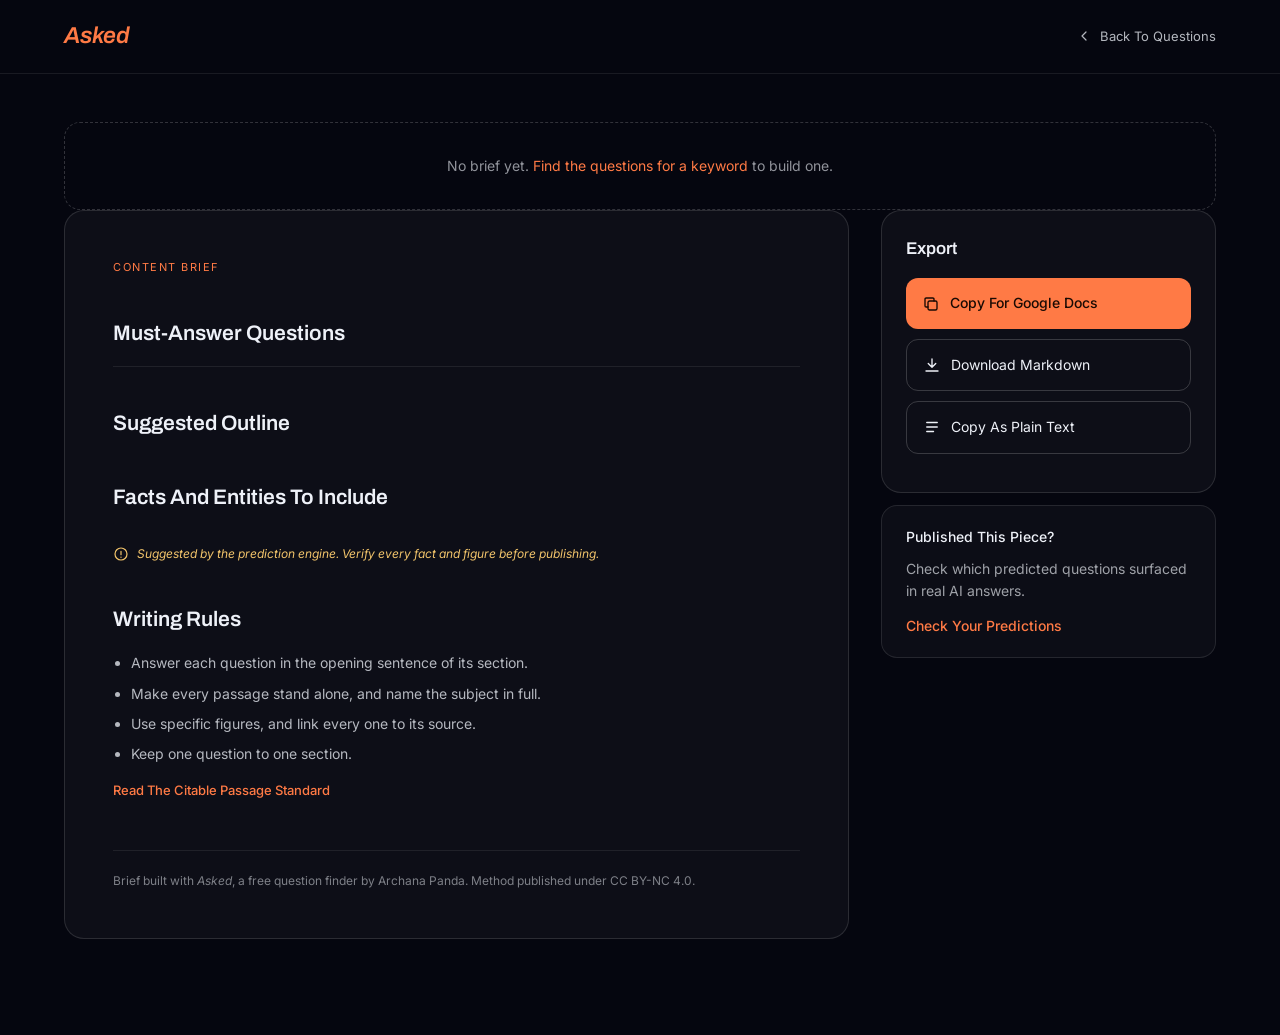
==== brief/index.html @ 289cd9ae "Launch Asked: free AEO and GEO question finder for B2B content" ====
<!doctype html>
<html lang="en">
<head>
<meta charset="utf-8">
<meta name="viewport" content="width=device-width, initial-scale=1">
<title>Content Brief · Asked</title>
<meta name="robots" content="noindex">
<meta name="theme-color" content="#05060F">
<link rel="icon" href="data:image/svg+xml,%3Csvg xmlns='http://www.w3.org/2000/svg' viewBox='0 0 32 32'%3E%3Crect width='32' height='32' rx='8' fill='%2305060F'/%3E%3Ctext x='16' y='23' font-family='Georgia,serif' font-style='italic' font-weight='700' font-size='20' text-anchor='middle' fill='%23FF7A45'%3EA%3C/text%3E%3C/svg%3E">
<link rel="preconnect" href="https://fonts.googleapis.com">
<link rel="preconnect" href="https://fonts.gstatic.com" crossorigin>
<link rel="stylesheet" href="https://fonts.googleapis.com/css2?family=Archivo:ital,wght@0,500;0,600;1,600&family=Inter:ital,wght@0,400;0,500;1,400&display=swap">
<link rel="stylesheet" href="../assets/css/site.css">
</head>
<body data-base="../">

<header class="site-header">
<div class="wrap">
<a class="wordmark" href="../">Asked</a>
<a href="#" id="back-link" style="display:inline-flex;align-items:center;gap:8px;font-size:13px;color:rgba(238,241,248,.75)"><svg aria-hidden="true" width="16" height="16" viewBox="0 0 24 24" fill="none" stroke="currentColor" stroke-width="1.8" stroke-linecap="round" stroke-linejoin="round"><path d="M15 6l-6 6 6 6"/></svg>Back To Questions</a>
</div>
</header>

<main class="wrap tool-main">
<div id="no-brief" class="empty" hidden>No brief yet. <a href="../">Find the questions for a keyword</a> to build one.</div>
<div id="brief-wrap" style="display:flex;flex-wrap:wrap;gap:32px;align-items:flex-start" hidden>
<article class="brief-doc panel" id="brief-doc">
<p class="eyebrow" style="margin-bottom:12px">Content Brief</p>
<h1 class="h2" style="margin:0 0 10px" id="b-title"></h1>
<p class="meta-line" style="margin-bottom:40px" id="b-meta"></p>
<h2>Must-Answer Questions</h2>
<ol class="brief-list" id="b-must"></ol>
<h2>Suggested Outline</h2>
<div id="b-outline" style="margin-bottom:40px"></div>
<h2>Facts And Entities To Include</h2>
<div class="chips" id="b-entities"></div>
<p class="verify"><svg aria-hidden="true" width="16" height="16" viewBox="0 0 24 24" fill="none" stroke="#F2C46B" stroke-width="1.8" stroke-linecap="round" stroke-linejoin="round" style="flex:0 0 auto;margin-top:1px"><circle cx="12" cy="12" r="9"/><path d="M12 8v5M12 16.5v.5"/></svg>Suggested by the prediction engine. Verify every fact and figure before publishing.</p>
<h2>Writing Rules</h2>
<ul style="margin:0 0 12px;padding:0 0 0 18px;display:flex;flex-direction:column;gap:8px;font-size:14px;line-height:1.6;color:rgba(238,241,248,.75)">
<li>Answer each question in the opening sentence of its section.</li>
<li>Make every passage stand alone, and name the subject in full.</li>
<li>Use specific figures, and link every one to its source.</li>
<li>Keep one question to one section.</li>
</ul>
<a href="../standard/" style="font-size:13px;font-weight:500">Read The Citable Passage Standard</a>
<p style="margin:48px 0 0;padding-top:20px;border-top:1px solid rgba(255,255,255,.08);font-size:12px;line-height:1.6;color:rgba(238,241,248,.5)">Brief built with <span class="ital">Asked</span>, a free question finder by Archana Panda. Method published under CC BY-NC 4.0.</p>
</article>

<aside class="export">
<div class="panel" style="padding:24px">
<p style="margin:0 0 16px;font-family:var(--f-head);font-weight:600;font-size:17px">Export</p>
<div style="display:flex;flex-direction:column;gap:10px">
<button type="button" class="export-btn primary" data-export="docs"><svg viewBox="0 0 24 24" aria-hidden="true"><rect x="8" y="8" width="12" height="12" rx="2"/><path d="M16 8V5.5A1.5 1.5 0 0 0 14.5 4h-9A1.5 1.5 0 0 0 4 5.5v9A1.5 1.5 0 0 0 5.5 16H8"/></svg>Copy For Google Docs</button>
<button type="button" class="export-btn" data-export="md"><svg viewBox="0 0 24 24" aria-hidden="true"><path d="M12 4v11M7 10l5 5 5-5M4 20h16"/></svg>Download Markdown</button>
<button type="button" class="export-btn" data-export="text"><svg viewBox="0 0 24 24" aria-hidden="true"><path d="M5 6h14M5 12h14M5 18h9"/></svg>Copy As Plain Text</button>
</div>
<p class="toast" role="status" id="toast" hidden></p>
</div>
<a href="../check/" class="card link-card" style="padding:20px 24px">
<span style="font-size:14px;font-weight:500">Published This Piece?</span>
<span class="d">Check which predicted questions surfaced in real AI answers.</span>
<span class="go" style="margin-top:2px">Check Your Predictions</span>
</a>
</aside>
</div>
</main>
<script src="../assets/js/common.js"></script>
<script src="../assets/js/brief.js"></script>
</body>
</html>
---- assets/css/site.css ----
:root {
  --bg: #05060F;
  --panel: #0D0F1A;
  --bone: #EEF1F8;
  --mute: rgba(238, 241, 248, .7);
  --soft: rgba(238, 241, 248, .55);
  --faint: rgba(238, 241, 248, .4);
  --line: rgba(255, 255, 255, .1);
  --line-strong: rgba(255, 255, 255, .16);
  --glass: rgba(255, 255, 255, .035);
  --ember: #FF7A45;
  --ember-hover: #FF9A70;
  --ember-ink: #1A0A03;
  --ember-tint: rgba(255, 122, 69, .1);
  --ember-line: rgba(255, 122, 69, .4);
  --demand: #F2C46B;
  --predicted: rgba(238, 241, 248, .72);
  --f-head: 'Archivo', system-ui, sans-serif;
  --f-body: 'Inter', system-ui, -apple-system, sans-serif;
  --ease: cubic-bezier(.16, 1, .3, 1);
  --fs-h1: clamp(39px, 5vw, 63px);
  --fs-h1-page: clamp(37px, 4.6vw, 57px);
  --fs-h2: clamp(29px, 3.4vw, 43px);
  --fs-h3: 16px;
  --fs-lead: 17px;
  --fs-body: 15px;
  --fs-small: 14px;
  --fs-micro: 12px;
  --fs-label: 11px;
}

*, *::before, *::after { box-sizing: border-box; }
html { -webkit-text-size-adjust: 100%; scroll-behavior: smooth; }
body { margin: 0; background: var(--bg); color: var(--bone); font-family: var(--f-body); font-size: var(--fs-body); line-height: 1.6; }
a { color: var(--ember); text-decoration: none; }
a:hover { color: var(--ember-hover); }
img, svg { display: block; }
button, input, select, textarea { font: inherit; color: inherit; }
:focus-visible { outline: 2px solid var(--ember); outline-offset: 2px; }
.sr-only { position: absolute; width: 1px; height: 1px; padding: 0; margin: -1px; overflow: hidden; clip: rect(0 0 0 0); white-space: nowrap; border: 0; }
.wrap { max-width: 1200px; margin: 0 auto; padding: 0 24px; }
.brand { color: var(--ember); }
.brand-i { font-style: italic; }
.ital { font-style: italic; }

/* Header and footer */
.site-header { border-bottom: 1px solid rgba(255, 255, 255, .08); }
.site-header .wrap { display: flex; justify-content: space-between; align-items: center; gap: 16px; padding-top: 18px; padding-bottom: 18px; }
.wordmark { font-family: var(--f-head); font-style: italic; font-weight: 600; font-size: 23px; color: var(--ember); }
.nav { display: flex; gap: 24px; font-size: 13px; }
.nav a { color: var(--mute); }
.nav a[aria-current="page"] { color: var(--bone); }
.site-footer { border-top: 1px solid rgba(255, 255, 255, .08); margin-top: 0; }
.site-footer .wrap { display: flex; flex-wrap: wrap; gap: 12px 32px; justify-content: space-between; align-items: center; padding-top: 32px; padding-bottom: 48px; font-size: 12px; color: var(--soft); }
.site-footer .wordmark { font-size: 19px; }
.site-footer p { margin: 0; flex: 1 1 400px; max-width: 760px; }

/* Type */
.eyebrow { margin: 0 0 16px; font-size: var(--fs-label); letter-spacing: .14em; color: var(--ember); text-transform: uppercase; }
.h1 { margin: 0 0 24px; font-family: var(--f-head); font-weight: 600; font-size: var(--fs-h1); line-height: 1.06; letter-spacing: -.02em; }
.h1-page { margin: 0 0 16px; font-family: var(--f-head); font-weight: 600; font-size: var(--fs-h1-page); line-height: 1.06; letter-spacing: -.02em; }
.h2 { margin: 0 0 20px; font-family: var(--f-head); font-weight: 600; font-size: var(--fs-h2); line-height: 1.12; letter-spacing: -.015em; }
.h2.spaced { margin-bottom: 40px; }
.subtitle { margin: 0 0 16px; font-family: var(--f-head); font-weight: 500; font-size: 21px; color: var(--ember); }
.lead { margin: 0 0 16px; font-size: var(--fs-lead); line-height: 1.65; color: var(--mute); max-width: 62ch; }
.body-copy { font-size: var(--fs-body); line-height: 1.7; color: var(--mute); }
.micro { font-size: var(--fs-micro); font-style: italic; color: var(--soft); }
.section { padding-top: 112px; }
.section.last { padding-bottom: 112px; }
.split { display: flex; flex-wrap: wrap; gap: 56px; align-items: center; }
.split > * { flex: 1 1 420px; min-width: 0; }
.split.top { align-items: flex-start; }

/* Cards and grids */
.card { padding: 26px; border-radius: 16px; border: 1px solid var(--line); background: rgba(255, 255, 255, .03); }
.card h3 { margin: 18px 0 8px; font-size: var(--fs-h3); font-weight: 500; }
.card p { margin: 0; font-size: var(--fs-small); line-height: 1.6; color: rgba(238, 241, 248, .65); }
.panel { border-radius: 20px; border: 1px solid rgba(255, 255, 255, .12); background: var(--glass); }
.grid { display: grid; gap: 16px; }
.grid.g200 { grid-template-columns: repeat(auto-fit, minmax(200px, 1fr)); }
.grid.g240 { grid-template-columns: repeat(auto-fit, minmax(240px, 1fr)); }
.grid.g260 { grid-template-columns: repeat(auto-fit, minmax(260px, 1fr)); }
.grid.g300 { grid-template-columns: repeat(auto-fit, minmax(300px, 1fr)); }
.icon { width: 26px; height: 26px; fill: none; stroke: var(--ember); stroke-width: 1.6; stroke-linecap: round; stroke-linejoin: round; }
.link-card { display: flex; flex-direction: column; gap: 10px; color: var(--bone); }
.link-card:hover { color: var(--bone); border-color: var(--ember-line); }
.link-card .t { font-family: var(--f-head); font-weight: 600; font-size: 19px; }
.link-card .d { font-size: var(--fs-small); line-height: 1.6; color: rgba(238, 241, 248, .65); }
.link-card .go { margin-top: 8px; font-size: var(--fs-small); font-weight: 500; color: var(--ember); }

/* Buttons and fields */
.btn { display: inline-flex; align-items: center; justify-content: center; gap: 10px; height: 52px; padding: 0 24px; border-radius: 12px; border: none; cursor: pointer; font-size: 15px; font-weight: 500; background: var(--ember); color: var(--ember-ink); }
.btn:hover { background: var(--ember-hover); color: var(--ember-ink); }
.btn.ghost { background: transparent; color: var(--bone); border: 1px solid rgba(255, 255, 255, .2); font-weight: 400; }
.btn.ghost:hover { border-color: var(--ember-line); }
.btn.sm { height: 44px; padding: 0 18px; font-size: 13px; border-radius: 10px; }
.text-btn { padding: 0; background: transparent; border: none; cursor: pointer; font-size: 13px; color: rgba(238, 241, 248, .65); }
.field { width: 100%; height: 52px; padding: 0 16px; border-radius: 12px; border: 1px solid var(--line-strong); background: rgba(255, 255, 255, .05); color: var(--bone); font-size: 15px; }
.field::placeholder, textarea::placeholder { color: rgba(238, 241, 248, .42); }
.field:focus, textarea:focus, select:focus { outline: none; border-color: var(--ember); }
.search { display: flex; flex-wrap: wrap; gap: 10px; }
.search .field { flex: 1 1 260px; min-width: 0; }
.search .btn { flex: 1 0 auto; }
.field-error { margin: 8px 0 0; font-size: 13px; color: var(--demand); }

/* Labels */
.dot { display: inline-block; width: 8px; height: 8px; border-radius: 50%; flex: 0 0 auto; }
.dot.confirmed { background: var(--ember); }
.dot.demand { background: var(--demand); }
.dot.predicted { border: 1.5px solid var(--predicted); background: transparent; }
.lab { display: inline-flex; align-items: center; gap: 7px; font-size: 12px; white-space: nowrap; }
.lab.confirmed { color: var(--ember); }
.lab.demand { color: var(--demand); }
.lab.predicted { color: var(--predicted); }
.pill { display: inline-flex; align-items: center; gap: 7px; padding: 5px 11px; border-radius: 999px; font-size: 11px; color: rgba(238, 241, 248, .7); background: rgba(255, 255, 255, .06); }
.pill.lab { background: transparent; border: 1px solid currentColor; }
.pill.lab.predicted { border-color: rgba(238, 241, 248, .3); }

/* Hero */
.hero { display: flex; flex-wrap: wrap; gap: 56px; align-items: center; padding-top: 72px; padding-bottom: 88px; }
.hero > .copy { flex: 1 1 460px; min-width: 0; }
.hero > .visual { flex: 1 1 400px; min-width: 0; padding: 22px; }
.badge { display: inline-flex; align-items: center; gap: 8px; margin: 0 0 28px; padding: 7px 14px; font-size: 12px; color: rgba(238, 241, 248, .8); border: 1px solid rgba(255, 255, 255, .14); border-radius: 999px; background: rgba(255, 255, 255, .04); }
.hero form { max-width: 560px; }
.trust { display: flex; flex-wrap: wrap; gap: 8px 24px; margin-top: 28px; font-size: 13px; color: rgba(238, 241, 248, .6); }
.kw-chip { display: inline-flex; align-items: center; gap: 10px; padding: 8px 14px; border-radius: 10px; background: rgba(255, 122, 69, .12); border: 1px solid rgba(255, 122, 69, .35); font-size: 13px; font-weight: 500; }
.live { display: inline-flex; align-items: center; gap: 6px; font-size: 11px; color: var(--soft); }
.live .dot { width: 6px; height: 6px; animation: pulse 1.6s ease-in-out infinite; }
.fan { display: flex; flex-direction: column; gap: 8px; padding-left: 14px; margin-left: 18px; border-left: 1px dashed rgba(255, 255, 255, .18); }
.fan-row { padding: 12px 14px; border-radius: 12px; background: rgba(5, 6, 15, .6); border: 1px solid var(--line); animation: rise 10s var(--ease) infinite both; }
.fan-row .top { display: flex; justify-content: space-between; align-items: center; gap: 12px; margin-bottom: 6px; }
.fan-row .facet { font-size: 10px; letter-spacing: .1em; color: var(--soft); }
.fan-row p { margin: 0; font-size: 13px; line-height: 1.45; }
@keyframes rise { 0% { opacity: 0; transform: translateY(10px); } 8% { opacity: 1; transform: none; } 86% { opacity: 1; } 96%, 100% { opacity: 0; } }
@keyframes pulse { 0%, 100% { opacity: .35; } 50% { opacity: 1; } }

/* Stats */
.stat { padding: 28px; border: 1px solid var(--line); border-radius: 16px; }
.stat .n { margin: 0 0 8px; font-family: var(--f-head); font-weight: 600; font-size: 39px; line-height: 1; color: var(--ember); }
.stat .t { margin: 0 0 12px; font-size: var(--fs-body); line-height: 1.55; color: var(--mute); }
.stat a { font-size: 12px; }

/* Problem diagram */
.bubble { align-self: flex-start; max-width: 90%; padding: 14px 18px; border-radius: 16px 16px 16px 4px; background: rgba(255, 255, 255, .07); font-size: 14px; line-height: 1.5; }
.mini-label { margin: 0 0 0 4px; font-size: var(--fs-label); letter-spacing: .1em; color: var(--soft); text-transform: uppercase; }
.split-row { display: flex; justify-content: space-between; align-items: center; gap: 12px; padding: 12px 16px; border-radius: 12px; border: 1px solid var(--line); font-size: 13px; line-height: 1.4; }
.who { flex: 0 0 auto; font-size: 11px; padding: 4px 10px; border-radius: 999px; color: rgba(238, 241, 248, .75); background: rgba(255, 255, 255, .08); }
.who.yours { background: var(--ember); color: var(--ember-ink); }
.who.none { background: transparent; color: var(--soft); }

/* Stepper */
.stepper { display: flex; flex-wrap: wrap; gap: 24px; align-items: stretch; }
.step-list { flex: 1 1 300px; min-width: 0; display: flex; flex-direction: column; gap: 6px; margin: 0; padding: 0; list-style: none; }
.step-btn { display: flex; align-items: center; gap: 14px; width: 100%; text-align: left; padding: 14px 16px; border-radius: 12px; cursor: pointer; background: transparent; border: 1px solid rgba(255, 255, 255, .08); color: rgba(238, 241, 248, .6); font-size: 15px; transition: background .3s, border-color .3s, color .3s; }
.step-btn .num { font-size: 12px; color: var(--faint); }
.step-btn[aria-selected="true"] { background: var(--ember-tint); border-color: rgba(255, 122, 69, .45); color: var(--bone); }
.step-btn[aria-selected="true"] .num { color: var(--ember); }
.step-panel { flex: 1.4 1 420px; min-width: 0; padding: 36px; display: flex; flex-direction: column; justify-content: space-between; gap: 32px; }
.bars { display: flex; gap: 6px; margin-bottom: 32px; }
.bars span { flex: 1; height: 3px; border-radius: 2px; background: rgba(238, 241, 248, .14); transition: background .4s; }
.bars span.on { background: var(--ember); }
.step-panel h3 { margin: 0 0 12px; font-family: var(--f-head); font-weight: 600; font-size: 25px; line-height: 1.2; }
.step-panel .desc { margin: 0; font-size: var(--fs-body); line-height: 1.65; color: var(--mute); max-width: 48ch; }
.chips { display: flex; flex-wrap: wrap; gap: 8px; }
.chip { display: inline-flex; align-items: center; gap: 8px; padding: 9px 14px; border-radius: 10px; font-size: 13px; border: 1px solid rgba(255, 255, 255, .14); background: rgba(5, 6, 15, .6); }
.fade-in { animation: fadein .45s var(--ease) both; }
@keyframes fadein { from { opacity: 0; transform: translateY(6px); } to { opacity: 1; transform: none; } }

/* Evidence */
.legend { display: flex; flex-direction: column; gap: 20px; }
.legend-row { display: flex; gap: 14px; }
.legend-row .dot { width: 10px; height: 10px; margin-top: 7px; }
.legend-row p { margin: 0; font-size: var(--fs-body); line-height: 1.6; color: var(--mute); }
.legend-row strong { color: var(--bone); font-weight: 500; }
.result-head { display: flex; justify-content: space-between; align-items: center; gap: 12px; padding: 18px 22px; border-bottom: 1px solid var(--line); }
.result-head p { margin: 0; }
.result-row { display: flex; flex-wrap: wrap; justify-content: space-between; gap: 8px 16px; align-items: center; padding: 15px 22px; border-top: 1px solid rgba(255, 255, 255, .06); }
.result-row p { margin: 0; flex: 1 1 220px; font-size: 14px; line-height: 1.45; }
.result-row .meta { display: flex; gap: 12px; align-items: center; font-size: 11px; white-space: nowrap; color: rgba(238, 241, 248, .5); }

/* Accordion */
.acc { border-top: 1px solid var(--line); }
.acc-item { border-bottom: 1px solid var(--line); }
.acc-btn { display: flex; justify-content: space-between; align-items: center; gap: 16px; width: 100%; padding: 22px 0; background: transparent; border: none; cursor: pointer; text-align: left; font-size: 16px; font-weight: 500; color: var(--bone); }
.acc-btn.big { padding: 26px 0; font-family: var(--f-head); font-weight: 600; font-size: 21px; }
.acc-btn .sign { flex: 0 0 auto; font-family: var(--f-body); font-weight: 400; font-size: 23px; line-height: 1; color: var(--ember); }
.acc-panel { padding: 0 0 28px; }
.acc-panel[hidden] { display: none; }
.acc-panel p { margin: 0 0 14px; max-width: 72ch; font-size: var(--fs-body); line-height: 1.7; color: var(--mute); }
.acc-panel p:last-child { margin-bottom: 0; }
.acc-panel strong { color: var(--bone); font-weight: 500; }

/* Closing band */
.band { padding: clamp(36px, 6vw, 72px) 24px; border-radius: 24px; border: 1px solid rgba(255, 122, 69, .3); background: rgba(255, 122, 69, .06); text-align: center; }
.band .lead { margin: 0 auto 32px; max-width: 46ch; }
.band form { max-width: 560px; margin: 0 auto; text-align: left; }
.band .field { background: rgba(5, 6, 15, .7); }

/* Tool pages */
.tool-header { border-bottom: 1px solid rgba(255, 255, 255, .08); background: rgba(5, 6, 15, .94); position: sticky; top: 0; z-index: 20; backdrop-filter: blur(12px); -webkit-backdrop-filter: blur(12px); }
.tool-header .wrap { display: flex; flex-wrap: wrap; align-items: center; gap: 14px 20px; padding-top: 14px; padding-bottom: 14px; }
.tool-header form { flex: 1 1 420px; min-width: 0; display: flex; flex-wrap: wrap; gap: 8px; }
.tool-header .field { flex: 1 1 220px; height: 44px; font-size: 14px; border-radius: 10px; }
.select { height: 44px; padding: 0 12px; border-radius: 10px; border: 1px solid var(--line-strong); background: rgba(255, 255, 255, .05); color: var(--bone); font-size: 13px; }
.select option { background: var(--panel); }
.icon-btn { flex: 0 0 auto; width: 44px; height: 44px; display: inline-flex; align-items: center; justify-content: center; background: transparent; border: 1px solid var(--line-strong); border-radius: 10px; cursor: pointer; }
.icon-btn svg { width: 18px; height: 18px; fill: none; stroke: rgba(238, 241, 248, .8); stroke-width: 1.7; stroke-linecap: round; stroke-linejoin: round; }
.tool-main { padding-top: 48px; padding-bottom: 96px; }
.meta-line { margin: 0 0 6px; font-size: 13px; color: var(--soft); }
.filters { flex: 1 1 240px; min-width: 0; display: flex; flex-direction: column; gap: 28px; }
.filters .lbl { margin: 0 0 12px; font-size: var(--fs-label); letter-spacing: .12em; color: var(--soft); text-transform: uppercase; }
.fchip { padding: 8px 14px; border-radius: 999px; font-size: 13px; cursor: pointer; background: transparent; color: rgba(238, 241, 248, .65); border: 1px solid var(--line); }
.fchip[aria-pressed="true"] { background: rgba(255, 122, 69, .12); color: var(--bone); border-color: rgba(255, 122, 69, .5); }
.frow { text-align: left; padding: 10px 12px; border-radius: 10px; font-size: 13px; cursor: pointer; background: transparent; color: rgba(238, 241, 248, .65); border: 1px solid transparent; width: 100%; }
.frow[aria-pressed="true"] { background: rgba(255, 122, 69, .12); color: var(--bone); border-color: rgba(255, 122, 69, .5); }
.qlist { flex: 3 1 600px; min-width: 0; display: flex; flex-direction: column; gap: 12px; }
.qcard { padding: 20px 22px; border-radius: 16px; border: 1px solid rgba(255, 255, 255, .12); background: var(--glass); display: flex; justify-content: space-between; align-items: flex-start; gap: 16px; }
.qcard.off { border-color: rgba(255, 255, 255, .06); background: transparent; }
.qcard.off .qtext { color: rgba(238, 241, 248, .45); }
.qcard .tags { display: flex; flex-wrap: wrap; align-items: center; gap: 8px; margin-bottom: 10px; }
.qtext { margin: 0 0 8px; font-size: 16px; line-height: 1.45; outline: none; border-radius: 6px; }
.qtext[contenteditable="true"] { box-shadow: 0 0 0 1px var(--ember-line); padding: 4px 6px; margin-left: -6px; }
.qsrc { margin: 0; font-size: 12px; color: rgba(238, 241, 248, .5); }
.qside { flex: 0 0 auto; display: flex; flex-direction: column; align-items: flex-end; gap: 10px; }
.switch { width: 46px; height: 26px; padding: 3px; border-radius: 999px; border: none; cursor: pointer; display: flex; justify-content: flex-start; background: rgba(255, 255, 255, .14); }
.switch span { width: 20px; height: 20px; border-radius: 50%; background: rgba(238, 241, 248, .7); }
.switch[aria-checked="true"] { justify-content: flex-end; background: var(--ember); }
.switch[aria-checked="true"] span { background: var(--ember-ink); }
.side-lbl { font-size: 11px; color: var(--soft); }
.edit-btn { display: inline-flex; align-items: center; gap: 6px; padding: 0; background: transparent; border: none; cursor: pointer; font-size: 11px; color: rgba(238, 241, 248, .6); }
.edit-btn svg { width: 14px; height: 14px; fill: none; stroke: currentColor; stroke-width: 1.8; stroke-linecap: round; stroke-linejoin: round; }
.dock { position: sticky; bottom: 16px; margin-top: 32px; display: flex; flex-wrap: wrap; justify-content: space-between; align-items: center; gap: 16px; padding: 18px 22px; border-radius: 16px; border: 1px solid rgba(255, 122, 69, .35); background: var(--panel); }
.dock p { margin: 0; font-size: 13px; line-height: 1.5; color: var(--mute); }
.dock strong { color: var(--bone); font-weight: 500; }
.empty { margin: 0; padding: 32px; border-radius: 16px; border: 1px dashed rgba(255, 255, 255, .18); text-align: center; font-size: 14px; color: rgba(238, 241, 248, .6); }

/* Loading */
.loading { max-width: 520px; margin: 40px auto; padding: 28px; }
.load-step { display: flex; gap: 12px; align-items: center; font-size: 14px; color: rgba(238, 241, 248, .45); margin-bottom: 14px; }
.load-step svg { width: 20px; height: 20px; fill: none; stroke-width: 2; stroke-linecap: round; stroke-linejoin: round; flex: 0 0 auto; }
.load-step.done { color: var(--bone); }
.load-step.active { color: var(--bone); font-weight: 500; }
.load-step.active svg { animation: spin 1s linear infinite; }
.progress { height: 4px; border-radius: 2px; background: rgba(255, 255, 255, .1); overflow: hidden; margin: 6px 0 20px; }
.progress span { display: block; height: 100%; width: 0; background: var(--ember); transition: width .5s var(--ease); }
@keyframes spin { to { transform: rotate(360deg); } }

/* Notice */
.notice { padding: 20px; border-radius: 16px; border: 1px solid rgba(242, 196, 107, .35); }
.notice .t { margin: 0 0 8px; font-size: 14px; font-weight: 500; color: var(--demand); }
.notice p { margin: 0 0 12px; font-size: 13px; line-height: 1.55; color: rgba(238, 241, 248, .65); }
.notice .acts { display: flex; flex-wrap: wrap; gap: 16px; font-size: 13px; }

/* Brief */
.brief-doc { flex: 3 1 620px; min-width: 0; padding: clamp(24px, 4vw, 48px); }
.brief-doc h2 { margin: 0 0 16px; font-family: var(--f-head); font-weight: 600; font-size: 21px; }
.brief-list { margin: 0 0 40px; padding: 0; list-style: none; border-top: 1px solid rgba(255, 255, 255, .08); }
.brief-list li { display: flex; flex-wrap: wrap; gap: 8px 16px; align-items: center; padding: 14px 0; border-bottom: 1px solid rgba(255, 255, 255, .08); }
.brief-list .n { flex: 0 0 28px; font-size: 12px; color: rgba(238, 241, 248, .45); }
.brief-list .q { flex: 1 1 280px; font-size: 15px; line-height: 1.45; }
.outline-row { display: flex; gap: 14px; align-items: baseline; padding: 14px 16px; border-radius: 12px; background: rgba(5, 6, 15, .55); border: 1px solid rgba(255, 255, 255, .07); margin-bottom: 10px; }
.outline-row .tag { flex: 0 0 auto; font-size: 11px; color: var(--ember); }
.outline-row .h { flex: 1 1 auto; font-size: 15px; line-height: 1.45; }
.outline-row .f { flex: 0 0 auto; font-size: 11px; color: rgba(238, 241, 248, .5); }
.entity { padding: 8px 14px; border-radius: 10px; font-size: 13px; border: 1px solid rgba(255, 255, 255, .14); }
.verify { margin: 14px 0 40px; display: flex; gap: 8px; align-items: flex-start; font-size: 12px; font-style: italic; line-height: 1.5; color: var(--demand); }
.export { flex: 1 1 280px; min-width: 0; position: sticky; top: 24px; display: flex; flex-direction: column; gap: 12px; }
.export-btn { display: flex; align-items: center; gap: 10px; width: 100%; padding: 14px 16px; border-radius: 12px; cursor: pointer; font-size: 14px; color: var(--bone); background: transparent; border: 1px solid rgba(255, 255, 255, .18); }
.export-btn.primary { background: var(--ember); color: var(--ember-ink); border: none; font-weight: 500; }
.export-btn svg { width: 18px; height: 18px; fill: none; stroke: currentColor; stroke-width: 1.8; stroke-linecap: round; stroke-linejoin: round; }
.toast { margin: 14px 0 0; display: flex; gap: 8px; align-items: center; font-size: 13px; animation: fadein .3s ease both; }

/* Check */
textarea.field { height: auto; padding: 14px; resize: vertical; font-size: 13px; line-height: 1.6; }
.field-lbl { font-size: 14px; font-weight: 500; }
.res-col { padding: 24px; border-radius: 18px; border: 1px solid rgba(255, 255, 255, .12); background: rgba(255, 255, 255, .03); }
.res-col.surfaced { border-color: rgba(255, 122, 69, .4); background: rgba(255, 122, 69, .06); }
.res-col.unexpected { border: 1px dashed rgba(242, 196, 107, .5); background: transparent; }
.res-col h3 { margin: 0 0 4px; font-family: var(--f-head); font-weight: 600; font-size: 19px; }
.res-col .d { margin: 0 0 18px; font-size: 13px; line-height: 1.5; color: rgba(238, 241, 248, .65); }
.res-item { margin: 0 0 8px; padding: 12px 14px; border-radius: 10px; background: rgba(5, 6, 15, .6); font-size: 14px; line-height: 1.45; }

/* Dialog */
dialog.sheet { width: min(520px, calc(100% - 32px)); padding: 28px; border-radius: 20px; border: 1px solid rgba(255, 255, 255, .14); background: var(--panel); color: var(--bone); }
dialog.sheet::backdrop { background: rgba(0, 0, 0, .6); }
.radio-card { display: flex; gap: 12px; align-items: flex-start; padding: 14px; border-radius: 12px; border: 1px solid rgba(255, 255, 255, .12); cursor: pointer; margin-bottom: 8px; }
.radio-card:has(input:checked) { border-color: rgba(255, 122, 69, .5); background: rgba(255, 122, 69, .08); }
.radio-card input { margin: 3px 0 0; accent-color: var(--ember); }
.radio-card .t { display: block; font-size: 14px; font-weight: 500; }
.radio-card .d { display: block; font-size: 12px; color: rgba(238, 241, 248, .6); }

/* Standard toggle */
.seg { display: inline-flex; padding: 4px; border-radius: 999px; border: 1px solid rgba(255, 255, 255, .14); background: rgba(5, 6, 15, .6); }
.seg button { padding: 9px 18px; border-radius: 999px; border: none; cursor: pointer; font-size: 13px; font-weight: 500; background: transparent; color: rgba(238, 241, 248, .7); }
.seg button[aria-pressed="true"].after { background: var(--ember); color: var(--ember-ink); }
.seg button[aria-pressed="true"].before { background: rgba(238, 241, 248, .9); color: var(--bg); }
.passage { margin: 0 0 24px; font-family: var(--f-head); font-weight: 500; font-size: clamp(19px, 2.2vw, 25px); line-height: 1.5; max-width: 52ch; }
.passage.weak { color: rgba(238, 241, 248, .55); }
.verdict { display: inline-flex; align-items: center; gap: 8px; padding: 8px 14px; border-radius: 999px; font-size: 12px; color: var(--ember); border: 1px solid rgba(255, 122, 69, .45); }
.verdict.bad { color: rgba(238, 241, 248, .7); border: 1px dashed rgba(238, 241, 248, .35); }
.verdict svg { width: 14px; height: 14px; fill: none; stroke: currentColor; stroke-width: 2.4; stroke-linecap: round; stroke-linejoin: round; }

/* Driver.js tour theme */
.driver-popover.asked-pop { background: var(--bone); color: var(--bg); border-radius: 14px; padding: 18px; font-family: var(--f-body); max-width: 340px; }
.driver-popover.asked-pop .driver-popover-title { font-family: var(--f-head); font-weight: 600; font-size: 16px; }
.driver-popover.asked-pop .driver-popover-description { font-size: 13px; line-height: 1.55; color: #3A3D4A; }
.driver-popover.asked-pop .driver-popover-progress-text { font-size: 11px; color: #6B6F7E; }
.driver-popover.asked-pop button { text-shadow: none; border-radius: 9px; padding: 8px 14px; font-size: 12px; border: 1px solid rgba(5, 6, 15, .2); background: transparent; color: var(--bg); }
.driver-popover.asked-pop .driver-popover-next-btn { background: var(--ember); border: none; color: var(--ember-ink); font-weight: 500; }
.driver-popover.asked-pop .driver-popover-close-btn { color: #6B6F7E; border: none; }

@media (prefers-reduced-motion: reduce) {
  *, *::before, *::after { animation: none !important; transition: none !important; }
  .fan-row { opacity: 1; }
}
@media (max-width: 640px) {
  .section { padding-top: 80px; }
  .hero { padding-top: 48px; }
  .step-panel { padding: 24px; }
  .nav { gap: 16px; }
  .tool-header { position: static; }
  .tool-header .wordmark { order: 1; }
  .tool-header .icon-btn { order: 2; margin-left: auto; }
  .tool-header form { order: 3; flex-basis: 100%; }
  .tool-header .select { flex: 1 1 140px; }
  .filters { gap: 18px; }
  #f-facet { flex-direction: row !important; flex-wrap: nowrap; overflow-x: auto; gap: 8px !important; padding-bottom: 4px; }
  .frow { width: auto; white-space: nowrap; border-color: var(--line); border-radius: 999px; padding: 8px 14px; }
  .qcard { padding: 18px; }
  .dock { padding: 16px; }
}
.driver-popover.asked-pop .driver-popover-close-btn:focus:not(:focus-visible) { outline: none; }
.driver-popover.asked-pop .driver-popover-footer { gap: 8px; }
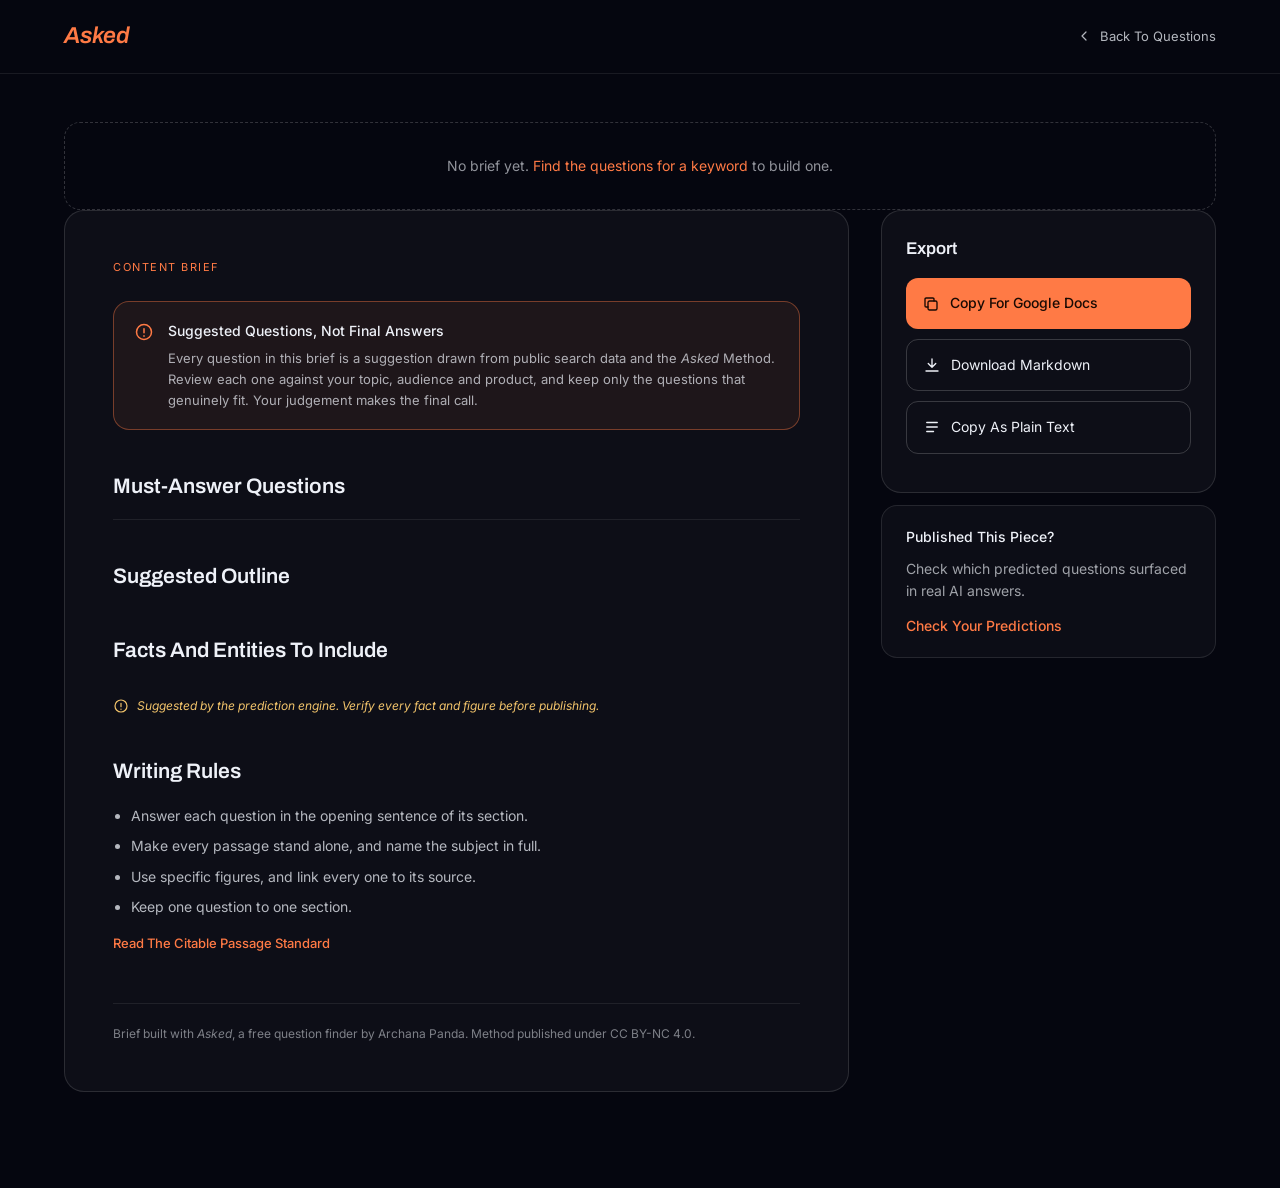
==== commit 07afbe9e: "Add label guide and suggested-questions disclaimer to results and briefs" ====
--- a/brief/index.html
+++ b/brief/index.html
@@ -27,7 +27,14 @@
 <article class="brief-doc panel" id="brief-doc">
 <p class="eyebrow" style="margin-bottom:12px">Content Brief</p>
 <h1 class="h2" style="margin:0 0 10px" id="b-title"></h1>
-<p class="meta-line" style="margin-bottom:40px" id="b-meta"></p>
+<p class="meta-line" style="margin-bottom:24px" id="b-meta"></p>
+<div class="callout" role="note" style="margin-bottom:40px">
+<svg aria-hidden="true" viewBox="0 0 24 24"><circle cx="12" cy="12" r="9"/><path d="M12 8v5M12 16.5v.5"/></svg>
+<div>
+<p class="t">Suggested Questions, Not Final Answers</p>
+<p>Every question in this brief is a suggestion drawn from public search data and the <span class="ital">Asked</span> Method. Review each one against your topic, audience and product, and keep only the questions that genuinely fit. Your judgement makes the final call.</p>
+</div>
+</div>
 <h2>Must-Answer Questions</h2>
 <ol class="brief-list" id="b-must"></ol>
 <h2>Suggested Outline</h2>
--- a/assets/css/site.css
+++ b/assets/css/site.css
@@ -245,6 +245,17 @@
 .progress span { display: block; height: 100%; width: 0; background: var(--ember); transition: width .5s var(--ease); }
 @keyframes spin { to { transform: rotate(360deg); } }
 
+/* Callout and label guide */
+.callout { display: flex; gap: 14px; align-items: flex-start; margin: 0 0 16px; padding: 18px 20px; border-radius: 16px; border: 1px solid rgba(255, 122, 69, .4); background: rgba(255, 122, 69, .07); }
+.callout svg { flex: 0 0 auto; width: 20px; height: 20px; margin-top: 2px; fill: none; stroke: var(--ember); stroke-width: 1.8; stroke-linecap: round; stroke-linejoin: round; }
+.callout .t { margin: 0 0 6px; font-size: 14px; font-weight: 500; color: var(--bone); }
+.callout p { margin: 0; font-size: 13px; line-height: 1.6; color: var(--mute); }
+.label-guide { margin: 0 0 24px; border-top: 0; border: 1px solid var(--line); border-radius: 16px; padding: 0 20px; }
+.label-guide .acc-item { border-bottom: 0; }
+.label-guide .acc-btn { padding: 16px 0; font-size: 14px; }
+.label-guide .acc-panel { padding-bottom: 20px; }
+.label-guide .legend-row p { font-size: 13px; }
+
 /* Notice */
 .notice { padding: 20px; border-radius: 16px; border: 1px solid rgba(242, 196, 107, .35); }
 .notice .t { margin: 0 0 8px; font-size: 14px; font-weight: 500; color: var(--demand); }
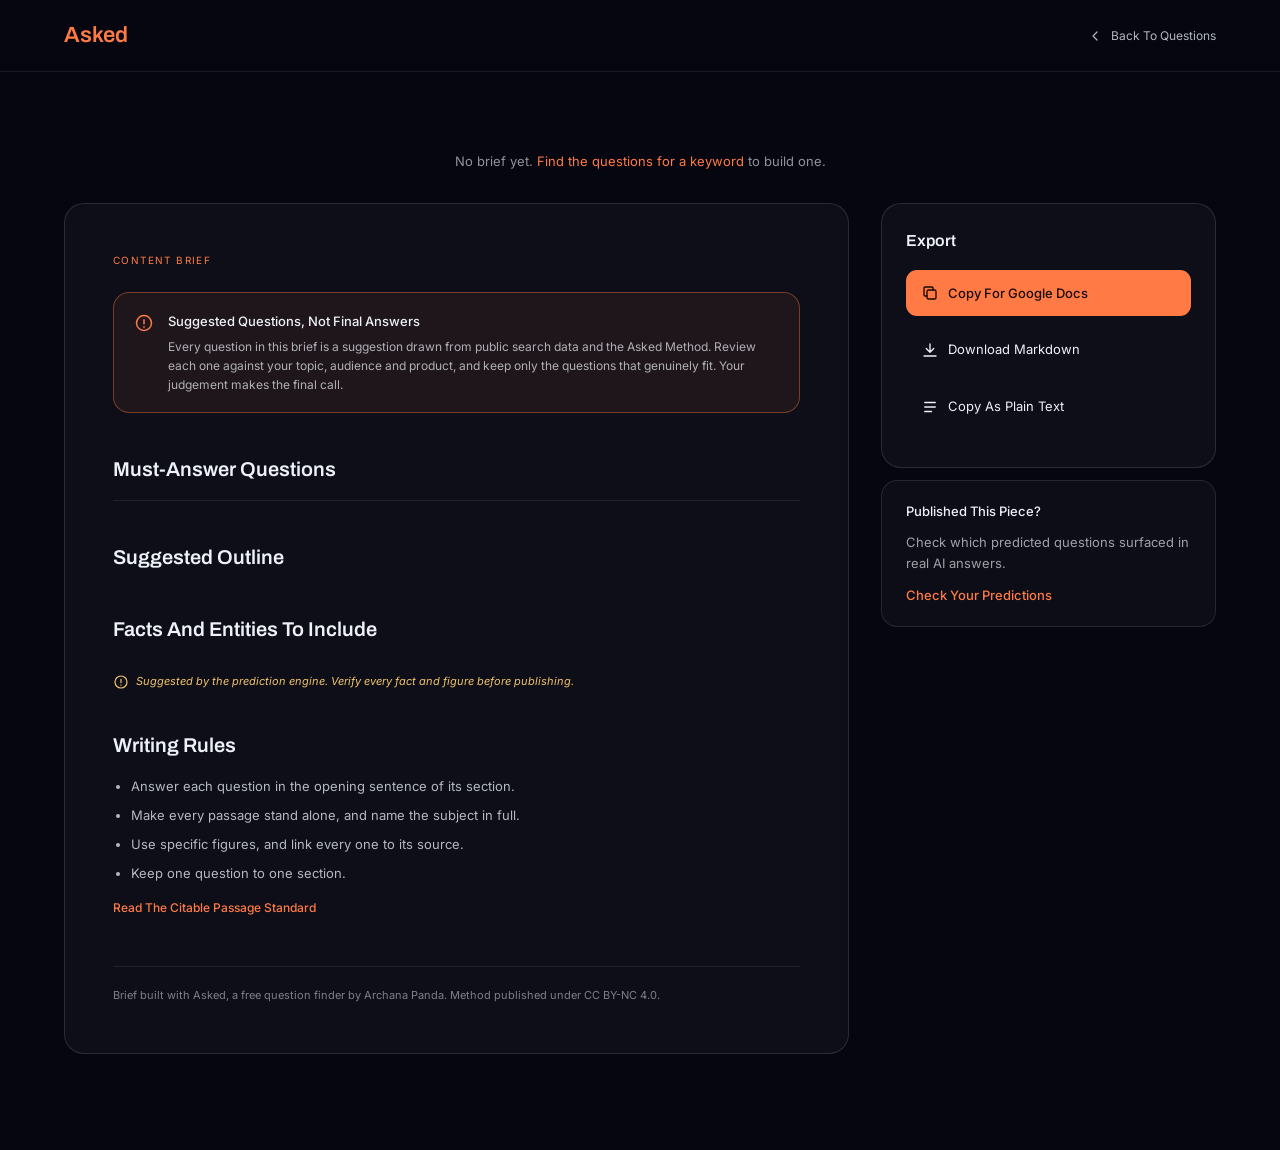
==== commit adaa63c6: "Refresh home page copy, add Tools Covered, upright orange highlights and smaller type" ====
--- a/brief/index.html
+++ b/brief/index.html
@@ -5,6 +5,15 @@
 <meta name="viewport" content="width=device-width, initial-scale=1">
 <title>Content Brief · Asked</title>
 <meta name="robots" content="noindex">
+<meta property="og:type" content="website">
+<meta property="og:title" content="Content Brief · Asked">
+<meta property="og:site_name" content="Asked">
+<meta property="og:image" content="https://archanacontent.github.io/asked/assets/img/og.png">
+<meta property="og:image:width" content="1200">
+<meta property="og:image:height" content="630">
+<meta property="og:image:alt" content="Asked, a free AEO and GEO question finder that shows the questions AI search is asking, with evidence labels">
+<meta name="twitter:image" content="https://archanacontent.github.io/asked/assets/img/og.png">
+<meta name="twitter:card" content="summary_large_image">
 <meta name="theme-color" content="#05060F">
 <link rel="icon" href="data:image/svg+xml,%3Csvg xmlns='http://www.w3.org/2000/svg' viewBox='0 0 32 32'%3E%3Crect width='32' height='32' rx='8' fill='%2305060F'/%3E%3Ctext x='16' y='23' font-family='Georgia,serif' font-style='italic' font-weight='700' font-size='20' text-anchor='middle' fill='%23FF7A45'%3EA%3C/text%3E%3C/svg%3E">
 <link rel="preconnect" href="https://fonts.googleapis.com">
@@ -17,7 +26,7 @@
 <header class="site-header">
 <div class="wrap">
 <a class="wordmark" href="../">Asked</a>
-<a href="#" id="back-link" style="display:inline-flex;align-items:center;gap:8px;font-size:13px;color:rgba(238,241,248,.75)"><svg aria-hidden="true" width="16" height="16" viewBox="0 0 24 24" fill="none" stroke="currentColor" stroke-width="1.8" stroke-linecap="round" stroke-linejoin="round"><path d="M15 6l-6 6 6 6"/></svg>Back To Questions</a>
+<a href="#" id="back-link" style="display:inline-flex;align-items:center;gap:8px;font-size:12px;color:rgba(238,241,248,.75)"><svg aria-hidden="true" width="16" height="16" viewBox="0 0 24 24" fill="none" stroke="currentColor" stroke-width="1.8" stroke-linecap="round" stroke-linejoin="round"><path d="M15 6l-6 6 6 6"/></svg>Back To Questions</a>
 </div>
 </header>
 
@@ -43,19 +52,19 @@
 <div class="chips" id="b-entities"></div>
 <p class="verify"><svg aria-hidden="true" width="16" height="16" viewBox="0 0 24 24" fill="none" stroke="#F2C46B" stroke-width="1.8" stroke-linecap="round" stroke-linejoin="round" style="flex:0 0 auto;margin-top:1px"><circle cx="12" cy="12" r="9"/><path d="M12 8v5M12 16.5v.5"/></svg>Suggested by the prediction engine. Verify every fact and figure before publishing.</p>
 <h2>Writing Rules</h2>
-<ul style="margin:0 0 12px;padding:0 0 0 18px;display:flex;flex-direction:column;gap:8px;font-size:14px;line-height:1.6;color:rgba(238,241,248,.75)">
+<ul style="margin:0 0 12px;padding:0 0 0 18px;display:flex;flex-direction:column;gap:8px;font-size:13px;line-height:1.6;color:rgba(238,241,248,.75)">
 <li>Answer each question in the opening sentence of its section.</li>
 <li>Make every passage stand alone, and name the subject in full.</li>
 <li>Use specific figures, and link every one to its source.</li>
 <li>Keep one question to one section.</li>
 </ul>
-<a href="../standard/" style="font-size:13px;font-weight:500">Read The Citable Passage Standard</a>
-<p style="margin:48px 0 0;padding-top:20px;border-top:1px solid rgba(255,255,255,.08);font-size:12px;line-height:1.6;color:rgba(238,241,248,.5)">Brief built with <span class="ital">Asked</span>, a free question finder by Archana Panda. Method published under CC BY-NC 4.0.</p>
+<a href="../standard/" style="font-size:12px;font-weight:500">Read The Citable Passage Standard</a>
+<p style="margin:48px 0 0;padding-top:20px;border-top:1px solid rgba(255,255,255,.08);font-size:11px;line-height:1.6;color:rgba(238,241,248,.5)">Brief built with <span class="ital">Asked</span>, a free question finder by Archana Panda. Method published under CC BY-NC 4.0.</p>
 </article>
 
 <aside class="export">
 <div class="panel" style="padding:24px">
-<p style="margin:0 0 16px;font-family:var(--f-head);font-weight:600;font-size:17px">Export</p>
+<p style="margin:0 0 16px;font-family:var(--f-head);font-weight:600;font-size:16px">Export</p>
 <div style="display:flex;flex-direction:column;gap:10px">
 <button type="button" class="export-btn primary" data-export="docs"><svg viewBox="0 0 24 24" aria-hidden="true"><rect x="8" y="8" width="12" height="12" rx="2"/><path d="M16 8V5.5A1.5 1.5 0 0 0 14.5 4h-9A1.5 1.5 0 0 0 4 5.5v9A1.5 1.5 0 0 0 5.5 16H8"/></svg>Copy For Google Docs</button>
 <button type="button" class="export-btn" data-export="md"><svg viewBox="0 0 24 24" aria-hidden="true"><path d="M12 4v11M7 10l5 5 5-5M4 20h16"/></svg>Download Markdown</button>
@@ -64,7 +73,7 @@
 <p class="toast" role="status" id="toast" hidden></p>
 </div>
 <a href="../check/" class="card link-card" style="padding:20px 24px">
-<span style="font-size:14px;font-weight:500">Published This Piece?</span>
+<span style="font-size:13px;font-weight:500">Published This Piece?</span>
 <span class="d">Check which predicted questions surfaced in real AI answers.</span>
 <span class="go" style="margin-top:2px">Check Your Predictions</span>
 </a>
--- a/assets/css/site.css
+++ b/assets/css/site.css
@@ -18,15 +18,15 @@
   --f-head: 'Archivo', system-ui, sans-serif;
   --f-body: 'Inter', system-ui, -apple-system, sans-serif;
   --ease: cubic-bezier(.16, 1, .3, 1);
-  --fs-h1: clamp(39px, 5vw, 63px);
-  --fs-h1-page: clamp(37px, 4.6vw, 57px);
-  --fs-h2: clamp(29px, 3.4vw, 43px);
-  --fs-h3: 16px;
-  --fs-lead: 17px;
-  --fs-body: 15px;
-  --fs-small: 14px;
-  --fs-micro: 12px;
-  --fs-label: 11px;
+  --fs-h1: clamp(38px, 5vw, 62px);
+  --fs-h1-page: clamp(36px, 4.6vw, 56px);
+  --fs-h2: clamp(28px, 3.4vw, 42px);
+  --fs-h3: 15px;
+  --fs-lead: 16px;
+  --fs-body: 14px;
+  --fs-small: 13px;
+  --fs-micro: 11px;
+  --fs-label: 10px;
 }
 
 *, *::before, *::after { box-sizing: border-box; }
@@ -40,29 +40,29 @@
 .sr-only { position: absolute; width: 1px; height: 1px; padding: 0; margin: -1px; overflow: hidden; clip: rect(0 0 0 0); white-space: nowrap; border: 0; }
 .wrap { max-width: 1200px; margin: 0 auto; padding: 0 24px; }
 .brand { color: var(--ember); }
-.brand-i { font-style: italic; }
-.ital { font-style: italic; }
+.brand-i { font-style: normal; color: var(--ember); }
+.ital { font-style: normal; }
 
 /* Header and footer */
 .site-header { border-bottom: 1px solid rgba(255, 255, 255, .08); }
 .site-header .wrap { display: flex; justify-content: space-between; align-items: center; gap: 16px; padding-top: 18px; padding-bottom: 18px; }
-.wordmark { font-family: var(--f-head); font-style: italic; font-weight: 600; font-size: 23px; color: var(--ember); }
-.nav { display: flex; gap: 24px; font-size: 13px; }
+.wordmark { font-family: var(--f-head); font-style: normal; font-weight: 600; font-size: 22px; color: var(--ember); }
+.nav { display: flex; gap: 23px; font-size: 12px; }
 .nav a { color: var(--mute); }
 .nav a[aria-current="page"] { color: var(--bone); }
 .site-footer { border-top: 1px solid rgba(255, 255, 255, .08); margin-top: 0; }
-.site-footer .wrap { display: flex; flex-wrap: wrap; gap: 12px 32px; justify-content: space-between; align-items: center; padding-top: 32px; padding-bottom: 48px; font-size: 12px; color: var(--soft); }
-.site-footer .wordmark { font-size: 19px; }
+.site-footer .wrap { display: flex; flex-wrap: wrap; gap: 11px 31px; justify-content: space-between; align-items: center; padding-top: 31px; padding-bottom: 47px; font-size: 11px; color: var(--soft); }
+.site-footer .wordmark { font-size: 18px; }
 .site-footer p { margin: 0; flex: 1 1 400px; max-width: 760px; }
 
 /* Type */
-.eyebrow { margin: 0 0 16px; font-size: var(--fs-label); letter-spacing: .14em; color: var(--ember); text-transform: uppercase; }
-.h1 { margin: 0 0 24px; font-family: var(--f-head); font-weight: 600; font-size: var(--fs-h1); line-height: 1.06; letter-spacing: -.02em; }
-.h1-page { margin: 0 0 16px; font-family: var(--f-head); font-weight: 600; font-size: var(--fs-h1-page); line-height: 1.06; letter-spacing: -.02em; }
-.h2 { margin: 0 0 20px; font-family: var(--f-head); font-weight: 600; font-size: var(--fs-h2); line-height: 1.12; letter-spacing: -.015em; }
+.eyebrow { margin: 0 0 15px; font-size: var(--fs-label); letter-spacing: .14em; color: var(--ember); text-transform: uppercase; }
+.h1 { margin: 0 0 23px; font-family: var(--f-head); font-weight: 600; font-size: var(--fs-h1); line-height: 1.06; letter-spacing: -.02em; }
+.h1-page { margin: 0 0 15px; font-family: var(--f-head); font-weight: 600; font-size: var(--fs-h1-page); line-height: 1.06; letter-spacing: -.02em; }
+.h2 { margin: 0 0 19px; font-family: var(--f-head); font-weight: 600; font-size: var(--fs-h2); line-height: 1.12; letter-spacing: -.015em; }
 .h2.spaced { margin-bottom: 40px; }
-.subtitle { margin: 0 0 16px; font-family: var(--f-head); font-weight: 500; font-size: 21px; color: var(--ember); }
-.lead { margin: 0 0 16px; font-size: var(--fs-lead); line-height: 1.65; color: var(--mute); max-width: 62ch; }
+.subtitle { margin: 0 0 15px; font-family: var(--f-head); font-weight: 500; font-size: 20px; color: var(--ember); }
+.lead { margin: 0 0 15px; font-size: var(--fs-lead); line-height: 1.65; color: var(--mute); max-width: 62ch; }
 .body-copy { font-size: var(--fs-body); line-height: 1.7; color: var(--mute); }
 .micro { font-size: var(--fs-micro); font-style: italic; color: var(--soft); }
 .section { padding-top: 112px; }
@@ -73,7 +73,7 @@
 
 /* Cards and grids */
 .card { padding: 26px; border-radius: 16px; border: 1px solid var(--line); background: rgba(255, 255, 255, .03); }
-.card h3 { margin: 18px 0 8px; font-size: var(--fs-h3); font-weight: 500; }
+.card h3 { margin: 17px 0 7px; font-size: var(--fs-h3); font-weight: 500; }
 .card p { margin: 0; font-size: var(--fs-small); line-height: 1.6; color: rgba(238, 241, 248, .65); }
 .panel { border-radius: 20px; border: 1px solid rgba(255, 255, 255, .12); background: var(--glass); }
 .grid { display: grid; gap: 16px; }
@@ -84,35 +84,35 @@
 .icon { width: 26px; height: 26px; fill: none; stroke: var(--ember); stroke-width: 1.6; stroke-linecap: round; stroke-linejoin: round; }
 .link-card { display: flex; flex-direction: column; gap: 10px; color: var(--bone); }
 .link-card:hover { color: var(--bone); border-color: var(--ember-line); }
-.link-card .t { font-family: var(--f-head); font-weight: 600; font-size: 19px; }
+.link-card .t { font-family: var(--f-head); font-weight: 600; font-size: 18px; }
 .link-card .d { font-size: var(--fs-small); line-height: 1.6; color: rgba(238, 241, 248, .65); }
-.link-card .go { margin-top: 8px; font-size: var(--fs-small); font-weight: 500; color: var(--ember); }
+.link-card .go { margin-top: 7px; font-size: var(--fs-small); font-weight: 500; color: var(--ember); }
 
 /* Buttons and fields */
-.btn { display: inline-flex; align-items: center; justify-content: center; gap: 10px; height: 52px; padding: 0 24px; border-radius: 12px; border: none; cursor: pointer; font-size: 15px; font-weight: 500; background: var(--ember); color: var(--ember-ink); }
+.btn { display: inline-flex; align-items: center; justify-content: center; gap: 9px; height: 51px; padding: 0 23px; border-radius: 11px; border: none; cursor: pointer; font-size: 14px; font-weight: 500; background: var(--ember); color: var(--ember-ink); }
 .btn:hover { background: var(--ember-hover); color: var(--ember-ink); }
 .btn.ghost { background: transparent; color: var(--bone); border: 1px solid rgba(255, 255, 255, .2); font-weight: 400; }
 .btn.ghost:hover { border-color: var(--ember-line); }
-.btn.sm { height: 44px; padding: 0 18px; font-size: 13px; border-radius: 10px; }
-.text-btn { padding: 0; background: transparent; border: none; cursor: pointer; font-size: 13px; color: rgba(238, 241, 248, .65); }
-.field { width: 100%; height: 52px; padding: 0 16px; border-radius: 12px; border: 1px solid var(--line-strong); background: rgba(255, 255, 255, .05); color: var(--bone); font-size: 15px; }
+.btn.sm { height: 43px; padding: 0 17px; font-size: 12px; border-radius: 9px; }
+.text-btn { padding: 0; background: transparent; border: none; cursor: pointer; font-size: 12px; color: rgba(238, 241, 248, .65); }
+.field { width: 100%; height: 51px; padding: 0 15px; border-radius: 11px; border: 0px solid var(--line-strong); background: rgba(255, 255, 255, .05); color: var(--bone); font-size: 14px; }
 .field::placeholder, textarea::placeholder { color: rgba(238, 241, 248, .42); }
 .field:focus, textarea:focus, select:focus { outline: none; border-color: var(--ember); }
 .search { display: flex; flex-wrap: wrap; gap: 10px; }
 .search .field { flex: 1 1 260px; min-width: 0; }
 .search .btn { flex: 1 0 auto; }
-.field-error { margin: 8px 0 0; font-size: 13px; color: var(--demand); }
+.field-error { margin: 7px 0 0; font-size: 12px; color: var(--demand); }
 
 /* Labels */
 .dot { display: inline-block; width: 8px; height: 8px; border-radius: 50%; flex: 0 0 auto; }
 .dot.confirmed { background: var(--ember); }
 .dot.demand { background: var(--demand); }
 .dot.predicted { border: 1.5px solid var(--predicted); background: transparent; }
-.lab { display: inline-flex; align-items: center; gap: 7px; font-size: 12px; white-space: nowrap; }
+.lab { display: inline-flex; align-items: center; gap: 6px; font-size: 11px; white-space: nowrap; }
 .lab.confirmed { color: var(--ember); }
 .lab.demand { color: var(--demand); }
 .lab.predicted { color: var(--predicted); }
-.pill { display: inline-flex; align-items: center; gap: 7px; padding: 5px 11px; border-radius: 999px; font-size: 11px; color: rgba(238, 241, 248, .7); background: rgba(255, 255, 255, .06); }
+.pill { display: inline-flex; align-items: center; gap: 6px; padding: 4px 10px; border-radius: 998px; font-size: 10px; color: rgba(238, 241, 248, .7); background: rgba(255, 255, 255, .06); }
 .pill.lab { background: transparent; border: 1px solid currentColor; }
 .pill.lab.predicted { border-color: rgba(238, 241, 248, .3); }
 
@@ -120,49 +120,49 @@
 .hero { display: flex; flex-wrap: wrap; gap: 56px; align-items: center; padding-top: 72px; padding-bottom: 88px; }
 .hero > .copy { flex: 1 1 460px; min-width: 0; }
 .hero > .visual { flex: 1 1 400px; min-width: 0; padding: 22px; }
-.badge { display: inline-flex; align-items: center; gap: 8px; margin: 0 0 28px; padding: 7px 14px; font-size: 12px; color: rgba(238, 241, 248, .8); border: 1px solid rgba(255, 255, 255, .14); border-radius: 999px; background: rgba(255, 255, 255, .04); }
+.badge { display: inline-flex; align-items: center; gap: 7px; margin: 0 0 27px; padding: 6px 13px; font-size: 11px; color: rgba(238, 241, 248, .8); border: 0px solid rgba(255, 255, 255, .14); border-radius: 998px; background: rgba(255, 255, 255, .04); }
 .hero form { max-width: 560px; }
-.trust { display: flex; flex-wrap: wrap; gap: 8px 24px; margin-top: 28px; font-size: 13px; color: rgba(238, 241, 248, .6); }
-.kw-chip { display: inline-flex; align-items: center; gap: 10px; padding: 8px 14px; border-radius: 10px; background: rgba(255, 122, 69, .12); border: 1px solid rgba(255, 122, 69, .35); font-size: 13px; font-weight: 500; }
-.live { display: inline-flex; align-items: center; gap: 6px; font-size: 11px; color: var(--soft); }
+.trust { display: flex; flex-wrap: wrap; gap: 7px 23px; margin-top: 27px; font-size: 12px; color: rgba(238, 241, 248, .6); }
+.kw-chip { display: inline-flex; align-items: center; gap: 9px; padding: 7px 13px; border-radius: 9px; background: rgba(255, 122, 69, .12); border: 0px solid rgba(255, 122, 69, .35); font-size: 12px; font-weight: 500; }
+.live { display: inline-flex; align-items: center; gap: 5px; font-size: 10px; color: var(--soft); }
 .live .dot { width: 6px; height: 6px; animation: pulse 1.6s ease-in-out infinite; }
 .fan { display: flex; flex-direction: column; gap: 8px; padding-left: 14px; margin-left: 18px; border-left: 1px dashed rgba(255, 255, 255, .18); }
 .fan-row { padding: 12px 14px; border-radius: 12px; background: rgba(5, 6, 15, .6); border: 1px solid var(--line); animation: rise 10s var(--ease) infinite both; }
 .fan-row .top { display: flex; justify-content: space-between; align-items: center; gap: 12px; margin-bottom: 6px; }
-.fan-row .facet { font-size: 10px; letter-spacing: .1em; color: var(--soft); }
-.fan-row p { margin: 0; font-size: 13px; line-height: 1.45; }
+.fan-row .facet { font-size: 9px; letter-spacing: .1em; color: var(--soft); }
+.fan-row p { margin: 0; font-size: 12px; line-height: 1.45; }
 @keyframes rise { 0% { opacity: 0; transform: translateY(10px); } 8% { opacity: 1; transform: none; } 86% { opacity: 1; } 96%, 100% { opacity: 0; } }
 @keyframes pulse { 0%, 100% { opacity: .35; } 50% { opacity: 1; } }
 
 /* Stats */
 .stat { padding: 28px; border: 1px solid var(--line); border-radius: 16px; }
-.stat .n { margin: 0 0 8px; font-family: var(--f-head); font-weight: 600; font-size: 39px; line-height: 1; color: var(--ember); }
-.stat .t { margin: 0 0 12px; font-size: var(--fs-body); line-height: 1.55; color: var(--mute); }
-.stat a { font-size: 12px; }
+.stat .n { margin: 0 0 7px; font-family: var(--f-head); font-weight: 600; font-size: 38px; line-height: 1; color: var(--ember); }
+.stat .t { margin: 0 0 11px; font-size: var(--fs-body); line-height: 1.55; color: var(--mute); }
+.stat a { font-size: 11px; }
 
 /* Problem diagram */
-.bubble { align-self: flex-start; max-width: 90%; padding: 14px 18px; border-radius: 16px 16px 16px 4px; background: rgba(255, 255, 255, .07); font-size: 14px; line-height: 1.5; }
-.mini-label { margin: 0 0 0 4px; font-size: var(--fs-label); letter-spacing: .1em; color: var(--soft); text-transform: uppercase; }
-.split-row { display: flex; justify-content: space-between; align-items: center; gap: 12px; padding: 12px 16px; border-radius: 12px; border: 1px solid var(--line); font-size: 13px; line-height: 1.4; }
-.who { flex: 0 0 auto; font-size: 11px; padding: 4px 10px; border-radius: 999px; color: rgba(238, 241, 248, .75); background: rgba(255, 255, 255, .08); }
+.bubble { align-self: flex-start; max-width: 90%; padding: 13px 17px; border-radius: 15px 15px 15px 3px; background: rgba(255, 255, 255, .07); font-size: 13px; line-height: 1.5; }
+.mini-label { margin: 0 0 0 3px; font-size: var(--fs-label); letter-spacing: .1em; color: var(--soft); text-transform: uppercase; }
+.split-row { display: flex; justify-content: space-between; align-items: center; gap: 11px; padding: 11px 15px; border-radius: 11px; border: 0px solid var(--line); font-size: 12px; line-height: 1.4; }
+.who { flex: 0 0 auto; font-size: 10px; padding: 3px 9px; border-radius: 998px; color: rgba(238, 241, 248, .75); background: rgba(255, 255, 255, .08); }
 .who.yours { background: var(--ember); color: var(--ember-ink); }
 .who.none { background: transparent; color: var(--soft); }
 
 /* Stepper */
 .stepper { display: flex; flex-wrap: wrap; gap: 24px; align-items: stretch; }
 .step-list { flex: 1 1 300px; min-width: 0; display: flex; flex-direction: column; gap: 6px; margin: 0; padding: 0; list-style: none; }
-.step-btn { display: flex; align-items: center; gap: 14px; width: 100%; text-align: left; padding: 14px 16px; border-radius: 12px; cursor: pointer; background: transparent; border: 1px solid rgba(255, 255, 255, .08); color: rgba(238, 241, 248, .6); font-size: 15px; transition: background .3s, border-color .3s, color .3s; }
-.step-btn .num { font-size: 12px; color: var(--faint); }
+.step-btn { display: flex; align-items: center; gap: 13px; width: 100%; text-align: left; padding: 13px 15px; border-radius: 11px; cursor: pointer; background: transparent; border: 0px solid rgba(255, 255, 255, .08); color: rgba(238, 241, 248, .6); font-size: 14px; transition: background .3s, border-color .3s, color .3s; }
+.step-btn .num { font-size: 11px; color: var(--faint); }
 .step-btn[aria-selected="true"] { background: var(--ember-tint); border-color: rgba(255, 122, 69, .45); color: var(--bone); }
 .step-btn[aria-selected="true"] .num { color: var(--ember); }
 .step-panel { flex: 1.4 1 420px; min-width: 0; padding: 36px; display: flex; flex-direction: column; justify-content: space-between; gap: 32px; }
 .bars { display: flex; gap: 6px; margin-bottom: 32px; }
 .bars span { flex: 1; height: 3px; border-radius: 2px; background: rgba(238, 241, 248, .14); transition: background .4s; }
 .bars span.on { background: var(--ember); }
-.step-panel h3 { margin: 0 0 12px; font-family: var(--f-head); font-weight: 600; font-size: 25px; line-height: 1.2; }
+.step-panel h3 { margin: 0 0 11px; font-family: var(--f-head); font-weight: 600; font-size: 24px; line-height: 1.2; }
 .step-panel .desc { margin: 0; font-size: var(--fs-body); line-height: 1.65; color: var(--mute); max-width: 48ch; }
 .chips { display: flex; flex-wrap: wrap; gap: 8px; }
-.chip { display: inline-flex; align-items: center; gap: 8px; padding: 9px 14px; border-radius: 10px; font-size: 13px; border: 1px solid rgba(255, 255, 255, .14); background: rgba(5, 6, 15, .6); }
+.chip { display: inline-flex; align-items: center; gap: 7px; padding: 8px 13px; border-radius: 9px; font-size: 12px; border: 0px solid rgba(255, 255, 255, .14); background: rgba(5, 6, 15, .6); }
 .fade-in { animation: fadein .45s var(--ease) both; }
 @keyframes fadein { from { opacity: 0; transform: translateY(6px); } to { opacity: 1; transform: none; } }
 
@@ -175,18 +175,18 @@
 .result-head { display: flex; justify-content: space-between; align-items: center; gap: 12px; padding: 18px 22px; border-bottom: 1px solid var(--line); }
 .result-head p { margin: 0; }
 .result-row { display: flex; flex-wrap: wrap; justify-content: space-between; gap: 8px 16px; align-items: center; padding: 15px 22px; border-top: 1px solid rgba(255, 255, 255, .06); }
-.result-row p { margin: 0; flex: 1 1 220px; font-size: 14px; line-height: 1.45; }
-.result-row .meta { display: flex; gap: 12px; align-items: center; font-size: 11px; white-space: nowrap; color: rgba(238, 241, 248, .5); }
+.result-row p { margin: 0; flex: 1 1 219px; font-size: 13px; line-height: 1.45; }
+.result-row .meta { display: flex; gap: 11px; align-items: center; font-size: 10px; white-space: nowrap; color: rgba(238, 241, 248, .5); }
 
 /* Accordion */
 .acc { border-top: 1px solid var(--line); }
 .acc-item { border-bottom: 1px solid var(--line); }
-.acc-btn { display: flex; justify-content: space-between; align-items: center; gap: 16px; width: 100%; padding: 22px 0; background: transparent; border: none; cursor: pointer; text-align: left; font-size: 16px; font-weight: 500; color: var(--bone); }
-.acc-btn.big { padding: 26px 0; font-family: var(--f-head); font-weight: 600; font-size: 21px; }
-.acc-btn .sign { flex: 0 0 auto; font-family: var(--f-body); font-weight: 400; font-size: 23px; line-height: 1; color: var(--ember); }
+.acc-btn { display: flex; justify-content: space-between; align-items: center; gap: 15px; width: 100%; padding: 21px 0; background: transparent; border: none; cursor: pointer; text-align: left; font-size: 15px; font-weight: 500; color: var(--bone); }
+.acc-btn.big { padding: 25px 0; font-family: var(--f-head); font-weight: 600; font-size: 20px; }
+.acc-btn .sign { flex: 0 0 auto; font-family: var(--f-body); font-weight: 400; font-size: 22px; line-height: 1; color: var(--ember); }
 .acc-panel { padding: 0 0 28px; }
 .acc-panel[hidden] { display: none; }
-.acc-panel p { margin: 0 0 14px; max-width: 72ch; font-size: var(--fs-body); line-height: 1.7; color: var(--mute); }
+.acc-panel p { margin: 0 0 13px; max-width: 72ch; font-size: var(--fs-body); line-height: 1.7; color: var(--mute); }
 .acc-panel p:last-child { margin-bottom: 0; }
 .acc-panel strong { color: var(--bone); font-weight: 500; }
 
@@ -200,43 +200,43 @@
 .tool-header { border-bottom: 1px solid rgba(255, 255, 255, .08); background: rgba(5, 6, 15, .94); position: sticky; top: 0; z-index: 20; backdrop-filter: blur(12px); -webkit-backdrop-filter: blur(12px); }
 .tool-header .wrap { display: flex; flex-wrap: wrap; align-items: center; gap: 14px 20px; padding-top: 14px; padding-bottom: 14px; }
 .tool-header form { flex: 1 1 420px; min-width: 0; display: flex; flex-wrap: wrap; gap: 8px; }
-.tool-header .field { flex: 1 1 220px; height: 44px; font-size: 14px; border-radius: 10px; }
-.select { height: 44px; padding: 0 12px; border-radius: 10px; border: 1px solid var(--line-strong); background: rgba(255, 255, 255, .05); color: var(--bone); font-size: 13px; }
+.tool-header .field { flex: 1 1 219px; height: 43px; font-size: 13px; border-radius: 9px; }
+.select { height: 43px; padding: 0 11px; border-radius: 9px; border: 0px solid var(--line-strong); background: rgba(255, 255, 255, .05); color: var(--bone); font-size: 12px; }
 .select option { background: var(--panel); }
 .icon-btn { flex: 0 0 auto; width: 44px; height: 44px; display: inline-flex; align-items: center; justify-content: center; background: transparent; border: 1px solid var(--line-strong); border-radius: 10px; cursor: pointer; }
 .icon-btn svg { width: 18px; height: 18px; fill: none; stroke: rgba(238, 241, 248, .8); stroke-width: 1.7; stroke-linecap: round; stroke-linejoin: round; }
 .tool-main { padding-top: 48px; padding-bottom: 96px; }
-.meta-line { margin: 0 0 6px; font-size: 13px; color: var(--soft); }
+.meta-line { margin: 0 0 5px; font-size: 12px; color: var(--soft); }
 .filters { flex: 1 1 240px; min-width: 0; display: flex; flex-direction: column; gap: 28px; }
-.filters .lbl { margin: 0 0 12px; font-size: var(--fs-label); letter-spacing: .12em; color: var(--soft); text-transform: uppercase; }
-.fchip { padding: 8px 14px; border-radius: 999px; font-size: 13px; cursor: pointer; background: transparent; color: rgba(238, 241, 248, .65); border: 1px solid var(--line); }
+.filters .lbl { margin: 0 0 11px; font-size: var(--fs-label); letter-spacing: .12em; color: var(--soft); text-transform: uppercase; }
+.fchip { padding: 7px 13px; border-radius: 998px; font-size: 12px; cursor: pointer; background: transparent; color: rgba(238, 241, 248, .65); border: 0px solid var(--line); }
 .fchip[aria-pressed="true"] { background: rgba(255, 122, 69, .12); color: var(--bone); border-color: rgba(255, 122, 69, .5); }
-.frow { text-align: left; padding: 10px 12px; border-radius: 10px; font-size: 13px; cursor: pointer; background: transparent; color: rgba(238, 241, 248, .65); border: 1px solid transparent; width: 100%; }
+.frow { text-align: left; padding: 9px 11px; border-radius: 9px; font-size: 12px; cursor: pointer; background: transparent; color: rgba(238, 241, 248, .65); border: 0px solid transparent; width: 100%; }
 .frow[aria-pressed="true"] { background: rgba(255, 122, 69, .12); color: var(--bone); border-color: rgba(255, 122, 69, .5); }
 .qlist { flex: 3 1 600px; min-width: 0; display: flex; flex-direction: column; gap: 12px; }
 .qcard { padding: 20px 22px; border-radius: 16px; border: 1px solid rgba(255, 255, 255, .12); background: var(--glass); display: flex; justify-content: space-between; align-items: flex-start; gap: 16px; }
 .qcard.off { border-color: rgba(255, 255, 255, .06); background: transparent; }
 .qcard.off .qtext { color: rgba(238, 241, 248, .45); }
 .qcard .tags { display: flex; flex-wrap: wrap; align-items: center; gap: 8px; margin-bottom: 10px; }
-.qtext { margin: 0 0 8px; font-size: 16px; line-height: 1.45; outline: none; border-radius: 6px; }
+.qtext { margin: 0 0 7px; font-size: 15px; line-height: 1.45; outline: none; border-radius: 5px; }
 .qtext[contenteditable="true"] { box-shadow: 0 0 0 1px var(--ember-line); padding: 4px 6px; margin-left: -6px; }
-.qsrc { margin: 0; font-size: 12px; color: rgba(238, 241, 248, .5); }
+.qsrc { margin: 0; font-size: 11px; color: rgba(238, 241, 248, .5); }
 .qside { flex: 0 0 auto; display: flex; flex-direction: column; align-items: flex-end; gap: 10px; }
 .switch { width: 46px; height: 26px; padding: 3px; border-radius: 999px; border: none; cursor: pointer; display: flex; justify-content: flex-start; background: rgba(255, 255, 255, .14); }
 .switch span { width: 20px; height: 20px; border-radius: 50%; background: rgba(238, 241, 248, .7); }
 .switch[aria-checked="true"] { justify-content: flex-end; background: var(--ember); }
 .switch[aria-checked="true"] span { background: var(--ember-ink); }
-.side-lbl { font-size: 11px; color: var(--soft); }
-.edit-btn { display: inline-flex; align-items: center; gap: 6px; padding: 0; background: transparent; border: none; cursor: pointer; font-size: 11px; color: rgba(238, 241, 248, .6); }
+.side-lbl { font-size: 10px; color: var(--soft); }
+.edit-btn { display: inline-flex; align-items: center; gap: 5px; padding: 0; background: transparent; border: none; cursor: pointer; font-size: 10px; color: rgba(238, 241, 248, .6); }
 .edit-btn svg { width: 14px; height: 14px; fill: none; stroke: currentColor; stroke-width: 1.8; stroke-linecap: round; stroke-linejoin: round; }
 .dock { position: sticky; bottom: 16px; margin-top: 32px; display: flex; flex-wrap: wrap; justify-content: space-between; align-items: center; gap: 16px; padding: 18px 22px; border-radius: 16px; border: 1px solid rgba(255, 122, 69, .35); background: var(--panel); }
-.dock p { margin: 0; font-size: 13px; line-height: 1.5; color: var(--mute); }
+.dock p { margin: 0; font-size: 12px; line-height: 1.5; color: var(--mute); }
 .dock strong { color: var(--bone); font-weight: 500; }
-.empty { margin: 0; padding: 32px; border-radius: 16px; border: 1px dashed rgba(255, 255, 255, .18); text-align: center; font-size: 14px; color: rgba(238, 241, 248, .6); }
+.empty { margin: 0; padding: 31px; border-radius: 15px; border: 0px dashed rgba(255, 255, 255, .18); text-align: center; font-size: 13px; color: rgba(238, 241, 248, .6); }
 
 /* Loading */
 .loading { max-width: 520px; margin: 40px auto; padding: 28px; }
-.load-step { display: flex; gap: 12px; align-items: center; font-size: 14px; color: rgba(238, 241, 248, .45); margin-bottom: 14px; }
+.load-step { display: flex; gap: 11px; align-items: center; font-size: 13px; color: rgba(238, 241, 248, .45); margin-bottom: 13px; }
 .load-step svg { width: 20px; height: 20px; fill: none; stroke-width: 2; stroke-linecap: round; stroke-linejoin: round; flex: 0 0 auto; }
 .load-step.done { color: var(--bone); }
 .load-step.active { color: var(--bone); font-weight: 500; }
@@ -248,48 +248,48 @@
 /* Callout and label guide */
 .callout { display: flex; gap: 14px; align-items: flex-start; margin: 0 0 16px; padding: 18px 20px; border-radius: 16px; border: 1px solid rgba(255, 122, 69, .4); background: rgba(255, 122, 69, .07); }
 .callout svg { flex: 0 0 auto; width: 20px; height: 20px; margin-top: 2px; fill: none; stroke: var(--ember); stroke-width: 1.8; stroke-linecap: round; stroke-linejoin: round; }
-.callout .t { margin: 0 0 6px; font-size: 14px; font-weight: 500; color: var(--bone); }
-.callout p { margin: 0; font-size: 13px; line-height: 1.6; color: var(--mute); }
+.callout .t { margin: 0 0 5px; font-size: 13px; font-weight: 500; color: var(--bone); }
+.callout p { margin: 0; font-size: 12px; line-height: 1.6; color: var(--mute); }
 .label-guide { margin: 0 0 24px; border-top: 0; border: 1px solid var(--line); border-radius: 16px; padding: 0 20px; }
 .label-guide .acc-item { border-bottom: 0; }
-.label-guide .acc-btn { padding: 16px 0; font-size: 14px; }
+.label-guide .acc-btn { padding: 15px 0; font-size: 13px; }
 .label-guide .acc-panel { padding-bottom: 20px; }
-.label-guide .legend-row p { font-size: 13px; }
+.label-guide .legend-row p { font-size: 12px; }
 
 /* Notice */
 .notice { padding: 20px; border-radius: 16px; border: 1px solid rgba(242, 196, 107, .35); }
-.notice .t { margin: 0 0 8px; font-size: 14px; font-weight: 500; color: var(--demand); }
-.notice p { margin: 0 0 12px; font-size: 13px; line-height: 1.55; color: rgba(238, 241, 248, .65); }
-.notice .acts { display: flex; flex-wrap: wrap; gap: 16px; font-size: 13px; }
+.notice .t { margin: 0 0 7px; font-size: 13px; font-weight: 500; color: var(--demand); }
+.notice p { margin: 0 0 11px; font-size: 12px; line-height: 1.55; color: rgba(238, 241, 248, .65); }
+.notice .acts { display: flex; flex-wrap: wrap; gap: 15px; font-size: 12px; }
 
 /* Brief */
 .brief-doc { flex: 3 1 620px; min-width: 0; padding: clamp(24px, 4vw, 48px); }
-.brief-doc h2 { margin: 0 0 16px; font-family: var(--f-head); font-weight: 600; font-size: 21px; }
+.brief-doc h2 { margin: 0 0 15px; font-family: var(--f-head); font-weight: 600; font-size: 20px; }
 .brief-list { margin: 0 0 40px; padding: 0; list-style: none; border-top: 1px solid rgba(255, 255, 255, .08); }
 .brief-list li { display: flex; flex-wrap: wrap; gap: 8px 16px; align-items: center; padding: 14px 0; border-bottom: 1px solid rgba(255, 255, 255, .08); }
-.brief-list .n { flex: 0 0 28px; font-size: 12px; color: rgba(238, 241, 248, .45); }
-.brief-list .q { flex: 1 1 280px; font-size: 15px; line-height: 1.45; }
+.brief-list .n { flex: 0 0 27px; font-size: 11px; color: rgba(238, 241, 248, .45); }
+.brief-list .q { flex: 1 1 279px; font-size: 14px; line-height: 1.45; }
 .outline-row { display: flex; gap: 14px; align-items: baseline; padding: 14px 16px; border-radius: 12px; background: rgba(5, 6, 15, .55); border: 1px solid rgba(255, 255, 255, .07); margin-bottom: 10px; }
-.outline-row .tag { flex: 0 0 auto; font-size: 11px; color: var(--ember); }
-.outline-row .h { flex: 1 1 auto; font-size: 15px; line-height: 1.45; }
-.outline-row .f { flex: 0 0 auto; font-size: 11px; color: rgba(238, 241, 248, .5); }
-.entity { padding: 8px 14px; border-radius: 10px; font-size: 13px; border: 1px solid rgba(255, 255, 255, .14); }
-.verify { margin: 14px 0 40px; display: flex; gap: 8px; align-items: flex-start; font-size: 12px; font-style: italic; line-height: 1.5; color: var(--demand); }
+.outline-row .tag { flex: 0 0 auto; font-size: 10px; color: var(--ember); }
+.outline-row .h { flex: 1 1 auto; font-size: 14px; line-height: 1.45; }
+.outline-row .f { flex: 0 0 auto; font-size: 10px; color: rgba(238, 241, 248, .5); }
+.entity { padding: 7px 13px; border-radius: 9px; font-size: 12px; border: 0px solid rgba(255, 255, 255, .14); }
+.verify { margin: 13px 0 39px; display: flex; gap: 7px; align-items: flex-start; font-size: 11px; font-style: italic; line-height: 1.5; color: var(--demand); }
 .export { flex: 1 1 280px; min-width: 0; position: sticky; top: 24px; display: flex; flex-direction: column; gap: 12px; }
-.export-btn { display: flex; align-items: center; gap: 10px; width: 100%; padding: 14px 16px; border-radius: 12px; cursor: pointer; font-size: 14px; color: var(--bone); background: transparent; border: 1px solid rgba(255, 255, 255, .18); }
+.export-btn { display: flex; align-items: center; gap: 9px; width: 100%; padding: 13px 15px; border-radius: 11px; cursor: pointer; font-size: 13px; color: var(--bone); background: transparent; border: 0px solid rgba(255, 255, 255, .18); }
 .export-btn.primary { background: var(--ember); color: var(--ember-ink); border: none; font-weight: 500; }
 .export-btn svg { width: 18px; height: 18px; fill: none; stroke: currentColor; stroke-width: 1.8; stroke-linecap: round; stroke-linejoin: round; }
-.toast { margin: 14px 0 0; display: flex; gap: 8px; align-items: center; font-size: 13px; animation: fadein .3s ease both; }
+.toast { margin: 13px 0 0; display: flex; gap: 7px; align-items: center; font-size: 12px; animation: fadein .3s ease both; }
 
 /* Check */
-textarea.field { height: auto; padding: 14px; resize: vertical; font-size: 13px; line-height: 1.6; }
-.field-lbl { font-size: 14px; font-weight: 500; }
+textarea.field { height: auto; padding: 13px; resize: vertical; font-size: 12px; line-height: 1.6; }
+.field-lbl { font-size: 13px; font-weight: 500; }
 .res-col { padding: 24px; border-radius: 18px; border: 1px solid rgba(255, 255, 255, .12); background: rgba(255, 255, 255, .03); }
 .res-col.surfaced { border-color: rgba(255, 122, 69, .4); background: rgba(255, 122, 69, .06); }
 .res-col.unexpected { border: 1px dashed rgba(242, 196, 107, .5); background: transparent; }
-.res-col h3 { margin: 0 0 4px; font-family: var(--f-head); font-weight: 600; font-size: 19px; }
-.res-col .d { margin: 0 0 18px; font-size: 13px; line-height: 1.5; color: rgba(238, 241, 248, .65); }
-.res-item { margin: 0 0 8px; padding: 12px 14px; border-radius: 10px; background: rgba(5, 6, 15, .6); font-size: 14px; line-height: 1.45; }
+.res-col h3 { margin: 0 0 3px; font-family: var(--f-head); font-weight: 600; font-size: 18px; }
+.res-col .d { margin: 0 0 17px; font-size: 12px; line-height: 1.5; color: rgba(238, 241, 248, .65); }
+.res-item { margin: 0 0 7px; padding: 11px 13px; border-radius: 9px; background: rgba(5, 6, 15, .6); font-size: 13px; line-height: 1.45; }
 
 /* Dialog */
 dialog.sheet { width: min(520px, calc(100% - 32px)); padding: 28px; border-radius: 20px; border: 1px solid rgba(255, 255, 255, .14); background: var(--panel); color: var(--bone); }
@@ -297,26 +297,26 @@
 .radio-card { display: flex; gap: 12px; align-items: flex-start; padding: 14px; border-radius: 12px; border: 1px solid rgba(255, 255, 255, .12); cursor: pointer; margin-bottom: 8px; }
 .radio-card:has(input:checked) { border-color: rgba(255, 122, 69, .5); background: rgba(255, 122, 69, .08); }
 .radio-card input { margin: 3px 0 0; accent-color: var(--ember); }
-.radio-card .t { display: block; font-size: 14px; font-weight: 500; }
-.radio-card .d { display: block; font-size: 12px; color: rgba(238, 241, 248, .6); }
+.radio-card .t { display: block; font-size: 13px; font-weight: 500; }
+.radio-card .d { display: block; font-size: 11px; color: rgba(238, 241, 248, .6); }
 
 /* Standard toggle */
 .seg { display: inline-flex; padding: 4px; border-radius: 999px; border: 1px solid rgba(255, 255, 255, .14); background: rgba(5, 6, 15, .6); }
-.seg button { padding: 9px 18px; border-radius: 999px; border: none; cursor: pointer; font-size: 13px; font-weight: 500; background: transparent; color: rgba(238, 241, 248, .7); }
+.seg button { padding: 8px 17px; border-radius: 998px; border: none; cursor: pointer; font-size: 12px; font-weight: 500; background: transparent; color: rgba(238, 241, 248, .7); }
 .seg button[aria-pressed="true"].after { background: var(--ember); color: var(--ember-ink); }
 .seg button[aria-pressed="true"].before { background: rgba(238, 241, 248, .9); color: var(--bg); }
-.passage { margin: 0 0 24px; font-family: var(--f-head); font-weight: 500; font-size: clamp(19px, 2.2vw, 25px); line-height: 1.5; max-width: 52ch; }
+.passage { margin: 0 0 23px; font-family: var(--f-head); font-weight: 500; font-size: clamp(18px, 2.2vw, 24px); line-height: 1.5; max-width: 52ch; }
 .passage.weak { color: rgba(238, 241, 248, .55); }
-.verdict { display: inline-flex; align-items: center; gap: 8px; padding: 8px 14px; border-radius: 999px; font-size: 12px; color: var(--ember); border: 1px solid rgba(255, 122, 69, .45); }
+.verdict { display: inline-flex; align-items: center; gap: 7px; padding: 7px 13px; border-radius: 998px; font-size: 11px; color: var(--ember); border: 0px solid rgba(255, 122, 69, .45); }
 .verdict.bad { color: rgba(238, 241, 248, .7); border: 1px dashed rgba(238, 241, 248, .35); }
 .verdict svg { width: 14px; height: 14px; fill: none; stroke: currentColor; stroke-width: 2.4; stroke-linecap: round; stroke-linejoin: round; }
 
 /* Driver.js tour theme */
 .driver-popover.asked-pop { background: var(--bone); color: var(--bg); border-radius: 14px; padding: 18px; font-family: var(--f-body); max-width: 340px; }
-.driver-popover.asked-pop .driver-popover-title { font-family: var(--f-head); font-weight: 600; font-size: 16px; }
-.driver-popover.asked-pop .driver-popover-description { font-size: 13px; line-height: 1.55; color: #3A3D4A; }
-.driver-popover.asked-pop .driver-popover-progress-text { font-size: 11px; color: #6B6F7E; }
-.driver-popover.asked-pop button { text-shadow: none; border-radius: 9px; padding: 8px 14px; font-size: 12px; border: 1px solid rgba(5, 6, 15, .2); background: transparent; color: var(--bg); }
+.driver-popover.asked-pop .driver-popover-title { font-family: var(--f-head); font-weight: 600; font-size: 15px; }
+.driver-popover.asked-pop .driver-popover-description { font-size: 12px; line-height: 1.55; color: #3A3D4A; }
+.driver-popover.asked-pop .driver-popover-progress-text { font-size: 10px; color: #6B6F7E; }
+.driver-popover.asked-pop button { text-shadow: none; border-radius: 8px; padding: 7px 13px; font-size: 11px; border: 0px solid rgba(5, 6, 15, .2); background: transparent; color: var(--bg); }
 .driver-popover.asked-pop .driver-popover-next-btn { background: var(--ember); border: none; color: var(--ember-ink); font-weight: 500; }
 .driver-popover.asked-pop .driver-popover-close-btn { color: #6B6F7E; border: none; }
 
@@ -342,3 +342,8 @@
 }
 .driver-popover.asked-pop .driver-popover-close-btn:focus:not(:focus-visible) { outline: none; }
 .driver-popover.asked-pop .driver-popover-footer { gap: 8px; }
+
+.ai-logos { list-style: none; margin: 18px 0 0; padding: 0; display: flex; flex-wrap: wrap; gap: 14px; }
+.ai-logos li { width: 84px; height: 64px; display: grid; place-items: center; border: 1px solid var(--line); border-radius: 12px; background: var(--glass); color: var(--bone); }
+.ai-logos svg { width: 28px; height: 28px; fill: currentColor; }
+@media (max-width: 600px) { .ai-logos { gap: 10px; } .ai-logos li { width: calc(33.33% - 7px); } }
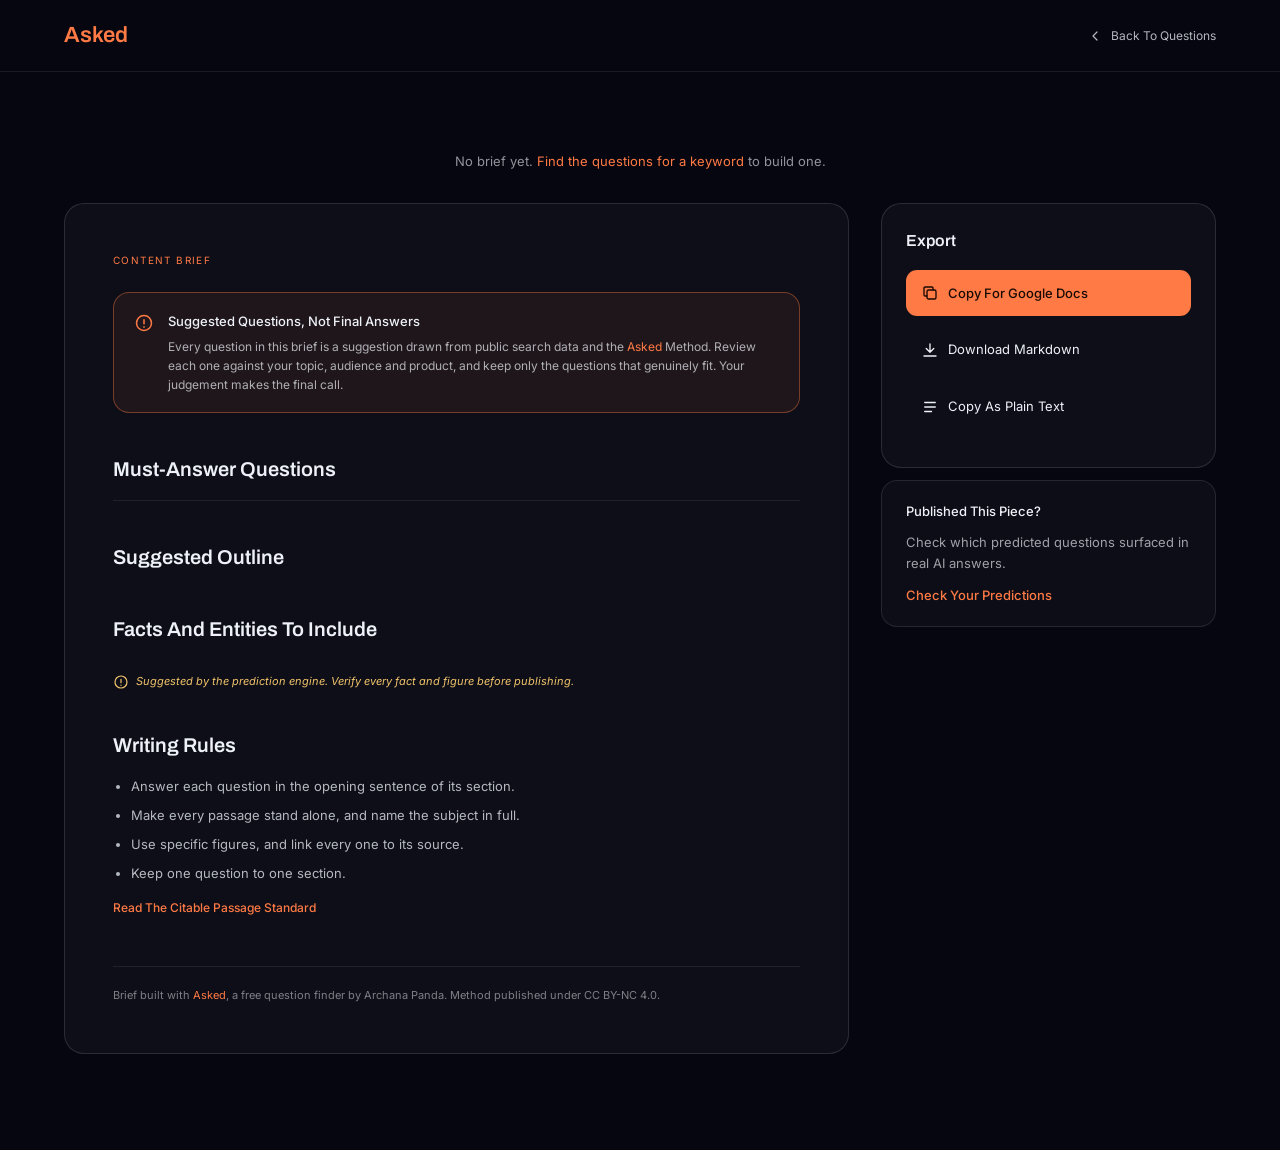
==== commit 4cc85c46: "Refresh Method and Standard copy, show Asked in orange across pages" ====
--- a/brief/index.html
+++ b/brief/index.html
@@ -41,7 +41,7 @@
 <svg aria-hidden="true" viewBox="0 0 24 24"><circle cx="12" cy="12" r="9"/><path d="M12 8v5M12 16.5v.5"/></svg>
 <div>
 <p class="t">Suggested Questions, Not Final Answers</p>
-<p>Every question in this brief is a suggestion drawn from public search data and the <span class="ital">Asked</span> Method. Review each one against your topic, audience and product, and keep only the questions that genuinely fit. Your judgement makes the final call.</p>
+<p>Every question in this brief is a suggestion drawn from public search data and the <span class="brand">Asked</span> Method. Review each one against your topic, audience and product, and keep only the questions that genuinely fit. Your judgement makes the final call.</p>
 </div>
 </div>
 <h2>Must-Answer Questions</h2>
@@ -59,7 +59,7 @@
 <li>Keep one question to one section.</li>
 </ul>
 <a href="../standard/" style="font-size:12px;font-weight:500">Read The Citable Passage Standard</a>
-<p style="margin:48px 0 0;padding-top:20px;border-top:1px solid rgba(255,255,255,.08);font-size:11px;line-height:1.6;color:rgba(238,241,248,.5)">Brief built with <span class="ital">Asked</span>, a free question finder by Archana Panda. Method published under CC BY-NC 4.0.</p>
+<p style="margin:48px 0 0;padding-top:20px;border-top:1px solid rgba(255,255,255,.08);font-size:11px;line-height:1.6;color:rgba(238,241,248,.5)">Brief built with <span class="brand">Asked</span>, a free question finder by Archana Panda. Method published under CC BY-NC 4.0.</p>
 </article>
 
 <aside class="export">
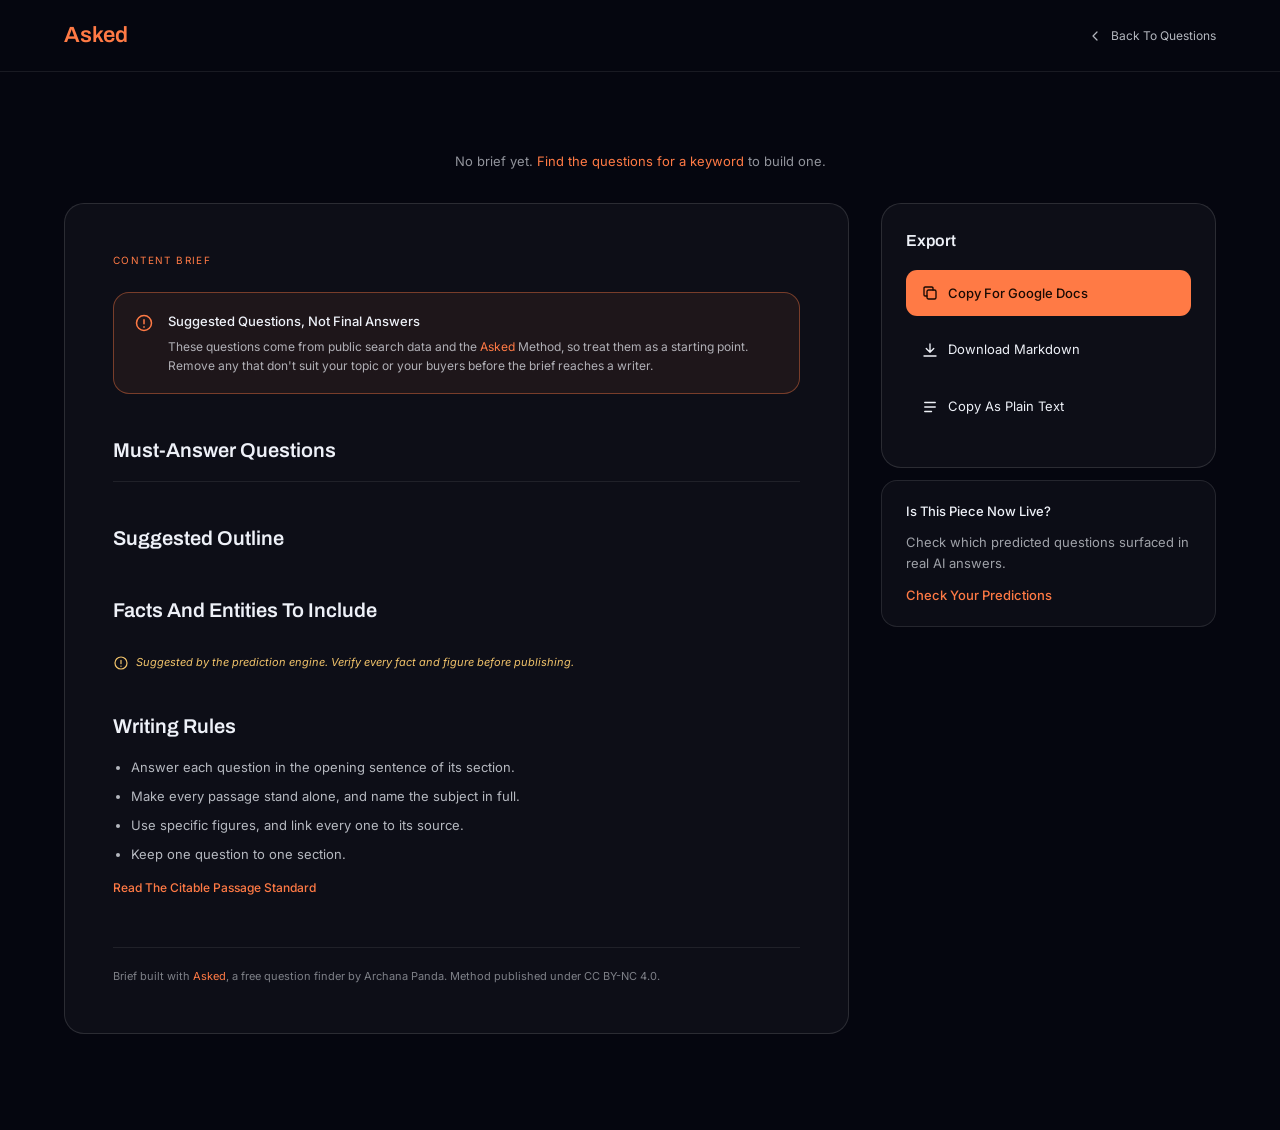
==== commit d209aeb9: "Refresh Brief, Results and Check copy" ====
--- a/brief/index.html
+++ b/brief/index.html
@@ -41,7 +41,7 @@
 <svg aria-hidden="true" viewBox="0 0 24 24"><circle cx="12" cy="12" r="9"/><path d="M12 8v5M12 16.5v.5"/></svg>
 <div>
 <p class="t">Suggested Questions, Not Final Answers</p>
-<p>Every question in this brief is a suggestion drawn from public search data and the <span class="brand">Asked</span> Method. Review each one against your topic, audience and product, and keep only the questions that genuinely fit. Your judgement makes the final call.</p>
+<p>These questions come from public search data and the <span class="brand">Asked</span> Method, so treat them as a starting point. Remove any that don't suit your topic or your buyers before the brief reaches a writer.</p>
 </div>
 </div>
 <h2>Must-Answer Questions</h2>
@@ -73,7 +73,7 @@
 <p class="toast" role="status" id="toast" hidden></p>
 </div>
 <a href="../check/" class="card link-card" style="padding:20px 24px">
-<span style="font-size:13px;font-weight:500">Published This Piece?</span>
+<span style="font-size:13px;font-weight:500">Is This Piece Now Live?</span>
 <span class="d">Check which predicted questions surfaced in real AI answers.</span>
 <span class="go" style="margin-top:2px">Check Your Predictions</span>
 </a>
